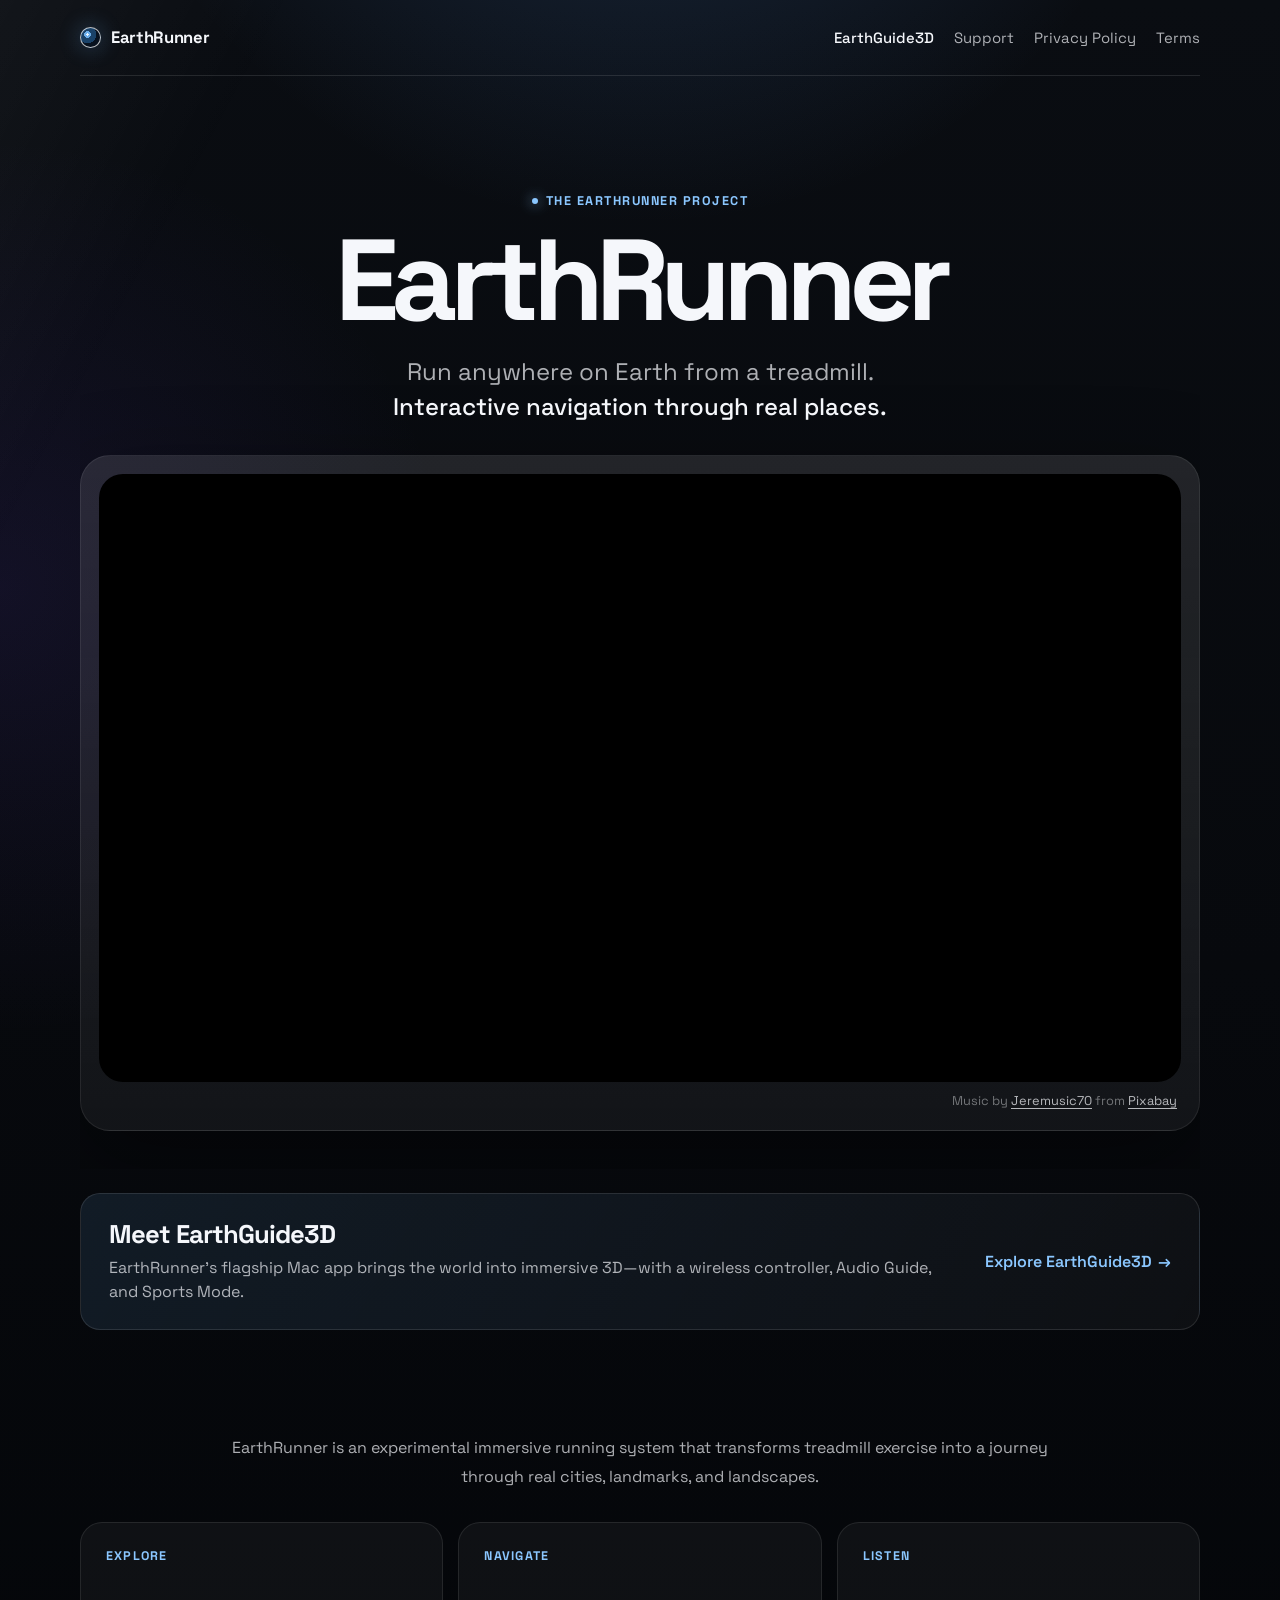
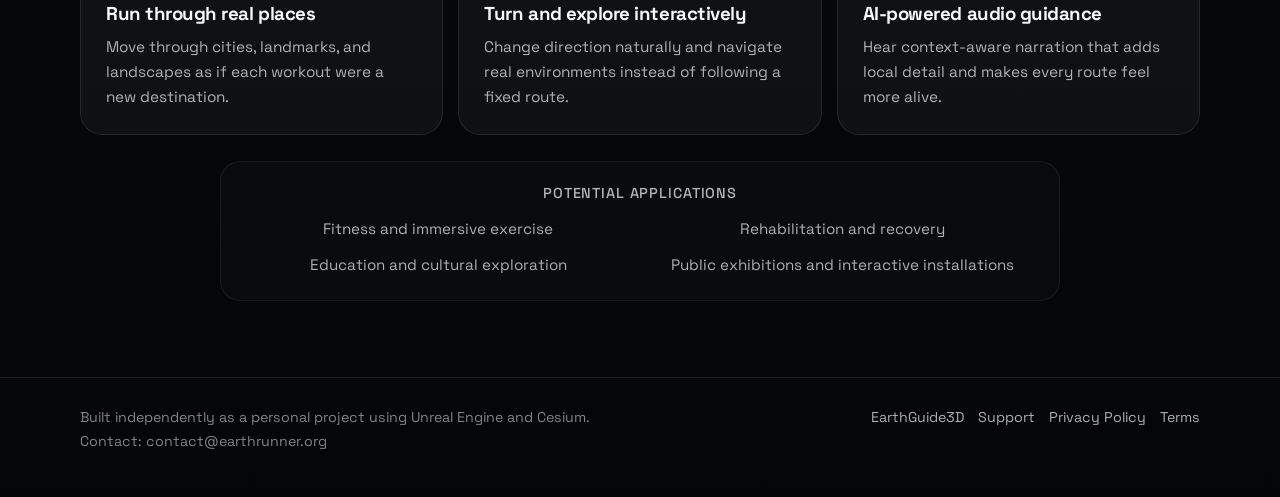
==== index.html @ bdf96a13 "Add EarthGuide3D terms and privacy guidance" ====
<!DOCTYPE html>
<html lang="en">
<head>
  <meta charset="utf-8" />
  <meta name="viewport" content="width=device-width, initial-scale=1" />
  <title>EarthRunner | Explore the World in Motion</title>
  <meta name="description" content="EarthRunner is an independent immersive running and exploration project. Discover EarthGuide3D for Mac." />
  <link rel="preconnect" href="https://fonts.googleapis.com" />
  <link rel="preconnect" href="https://fonts.gstatic.com" crossorigin />
  <link href="https://fonts.googleapis.com/css2?family=Space+Grotesk:wght@400;500;600;700&display=swap" rel="stylesheet" />
  <link rel="stylesheet" href="assets/site.css" />
</head>
<body>
  <header class="site-header shell"><nav class="nav" aria-label="Primary navigation"><a class="wordmark" href="./" aria-current="page"><span class="wordmark-mark" aria-hidden="true"></span>EarthRunner</a><div class="nav-links"><a class="nav-product" href="earthguide3d/">EarthGuide3D</a><a href="support/">Support</a><a href="privacy/">Privacy Policy</a><a href="terms/">Terms</a></div></nav></header>
  <main class="shell">
    <section class="hero hero--home">
      <p class="eyebrow">The EarthRunner project</p>
      <h1>EarthRunner</h1>
      <p class="hero-lede">Run anywhere on Earth from a treadmill.<br /><strong>Interactive navigation through real places.</strong></p>
      <div class="home-demo">
        <div class="video-frame"><iframe src="https://www.youtube.com/embed/yIUrudPfMCk" title="EarthRunner demo video" loading="lazy" allow="accelerometer; autoplay; clipboard-write; encrypted-media; gyroscope; picture-in-picture; web-share" allowfullscreen></iframe></div>
        <div class="music-credit">Music by <a href="https://pixabay.com/users/jeremusic70-25199461/?utm_source=link-attribution&utm_medium=referral&utm_campaign=music&utm_content=223554">Jeremusic70</a> from <a href="https://pixabay.com/music//?utm_source=link-attribution&utm_medium=referral&utm_campaign=music&utm_content=223554">Pixabay</a></div>
      </div>
    </section>

    <section class="announcement" aria-labelledby="earthguide-title"><div><h2 id="earthguide-title">Meet EarthGuide3D</h2><p>EarthRunner’s flagship Mac app brings the world into immersive 3D—with a wireless controller, Audio Guide, and Sports Mode.</p></div><a class="text-link" href="earthguide3d/">Explore EarthGuide3D</a></section>

    <section class="section section--tight" aria-label="Project details">
      <p class="original-copy">EarthRunner is an experimental immersive running system that transforms treadmill exercise into a journey through real cities, landmarks, and landscapes.</p>
      <div class="feature-grid" style="margin-top: 30px;">
        <article class="feature-card"><span class="feature-kicker">Explore</span><h3>Run through real places</h3><p>Move through cities, landmarks, and landscapes as if each workout were a new destination.</p></article>
        <article class="feature-card"><span class="feature-kicker">Navigate</span><h3>Turn and explore interactively</h3><p>Change direction naturally and navigate real environments instead of following a fixed route.</p></article>
        <article class="feature-card"><span class="feature-kicker">Listen</span><h3>AI-powered audio guidance</h3><p>Hear context-aware narration that adds local detail and makes every route feel more alive.</p></article>
      </div>
      <div class="applications"><h2>Potential applications</h2><ul><li>Fitness and immersive exercise</li><li>Rehabilitation and recovery</li><li>Education and cultural exploration</li><li>Public exhibitions and interactive installations</li></ul></div>
    </section>
  </main>
  <footer class="site-footer"><div class="shell footer-row"><p>Built independently as a personal project using Unreal Engine and Cesium.<br />Contact: <a href="mailto:contact@earthrunner.org">contact@earthrunner.org</a></p><div class="footer-links"><a href="earthguide3d/">EarthGuide3D</a><a href="support/">Support</a><a href="privacy/">Privacy Policy</a><a href="terms/">Terms</a></div></div></footer>
</body>
</html>
---- assets/site.css ----
:root {
  --bg: #07090d;
  --bg-deep: #030508;
  --surface: rgba(255, 255, 255, 0.045);
  --surface-strong: rgba(255, 255, 255, 0.085);
  --text: #f5f7fb;
  --muted: rgba(245, 247, 251, 0.7);
  --faint: rgba(245, 247, 251, 0.52);
  --line: rgba(255, 255, 255, 0.11);
  --blue: #8bc7ff;
  --blue-strong: #2b8dff;
  --radius: 24px;
  --content: 1120px;
  --shadow: 0 30px 90px rgba(0, 0, 0, 0.42);
}

* { box-sizing: border-box; }

html { scroll-behavior: smooth; }

body {
  min-width: 320px;
  margin: 0;
  color: var(--text);
  background:
    radial-gradient(circle at 50% -16%, rgba(78, 135, 211, 0.28), transparent 35rem),
    radial-gradient(circle at 0% 28%, rgba(92, 61, 194, 0.13), transparent 28rem),
    linear-gradient(180deg, #0a0d12 0%, var(--bg) 46%, var(--bg-deep) 100%);
  font-family: "Space Grotesk", -apple-system, BlinkMacSystemFont, "Segoe UI", sans-serif;
  -webkit-font-smoothing: antialiased;
}

body::before {
  position: fixed;
  z-index: -1;
  inset: 0;
  pointer-events: none;
  content: "";
  background: linear-gradient(118deg, rgba(255, 255, 255, 0.04), transparent 17%);
}

a { color: inherit; text-decoration: none; }

.shell { width: min(100% - 40px, var(--content)); margin: 0 auto; }

.site-header { position: relative; z-index: 3; }

.nav {
  display: flex;
  align-items: center;
  justify-content: space-between;
  gap: 24px;
  min-height: 76px;
  border-bottom: 1px solid var(--line);
}

.wordmark { display: inline-flex; align-items: center; gap: 10px; font-size: 1.04rem; font-weight: 700; letter-spacing: -0.02em; }

.wordmark-mark {
  width: 21px;
  height: 21px;
  border: 1px solid rgba(255,255,255,.72);
  border-radius: 50%;
  background: radial-gradient(circle at 34% 34%, #e9f5ff 0 6%, #6caeea 7% 19%, #1a4268 20% 49%, #07111e 50%);
  box-shadow: 0 0 22px rgba(104, 184, 255, 0.32);
}

.nav-links { display: flex; align-items: center; flex-wrap: wrap; justify-content: flex-end; gap: 7px 20px; color: var(--muted); font-size: .93rem; }
.nav-links a { transition: color .2s ease; }
.nav-links a:hover, .nav-links a:focus-visible, .nav-links a[aria-current="page"] { color: var(--text); }
.nav-links .nav-product { color: var(--text); font-weight: 500; }

.eyebrow { display: inline-flex; align-items: center; gap: 8px; margin: 0; color: var(--blue); font-size: .79rem; font-weight: 700; letter-spacing: .12em; text-transform: uppercase; }
.eyebrow::before { width: 6px; height: 6px; border-radius: 50%; content: ""; background: currentColor; box-shadow: 0 0 13px currentColor; }

.hero { position: relative; padding: 112px 0 72px; text-align: center; overflow: hidden; }
.hero--home { padding-bottom: 38px; }

.hero h1 { max-width: 920px; margin: 20px auto 20px; font-size: clamp(3.7rem, 9vw, 7.3rem); font-weight: 700; letter-spacing: -.07em; line-height: .91; }
.hero h1.product-name { max-width: 860px; }

.hero-lede { max-width: 750px; margin: 0 auto; color: var(--muted); font-size: clamp(1.12rem, 2.1vw, 1.5rem); line-height: 1.48; }
.hero-lede strong { color: var(--text); font-weight: 500; }

.hero-actions { display: flex; flex-wrap: wrap; justify-content: center; gap: 12px; margin-top: 31px; }

.button {
  display: inline-flex;
  align-items: center;
  justify-content: center;
  min-height: 48px;
  padding: 12px 19px;
  border: 1px solid transparent;
  border-radius: 980px;
  font-size: .98rem;
  font-weight: 600;
  transition: transform .2s ease, background .2s ease, border-color .2s ease;
}
.button:hover, .button:focus-visible { transform: translateY(-1px); }
.button--light { color: #080a0f; background: #fff; box-shadow: 0 10px 35px rgba(255,255,255,.12); }
.button--light:hover, .button--light:focus-visible { background: #e5f2ff; }
.button--quiet { border-color: var(--line); background: rgba(255,255,255,.035); }
.button--quiet:hover, .button--quiet:focus-visible { border-color: rgba(255,255,255,.28); background: var(--surface-strong); }
.button small { display: block; margin-left: 8px; opacity: .64; font-size: .72rem; font-weight: 500; }

.product-visual {
  position: relative;
  isolation: isolate;
  width: min(100%, 1050px);
  min-height: 400px;
  margin: 50px auto 0;
  overflow: hidden;
  border: 1px solid rgba(255,255,255,.13);
  border-radius: 34px;
  background:
    linear-gradient(180deg, rgba(4, 9, 18, .08), rgba(4, 10, 20, .68)),
    url("https://i.ytimg.com/vi/yIUrudPfMCk/hqdefault.jpg") center / cover,
    linear-gradient(135deg, #31669d, #132944 50%, #071019);
  box-shadow: var(--shadow);
}
.product-visual::before {
  position: absolute;
  z-index: -1;
  inset: 0;
  content: "";
  background: linear-gradient(180deg, transparent 43%, rgba(4, 8, 14, .82));
}
.product-visual-note { position: absolute; right: 24px; bottom: 20px; left: 24px; display: flex; align-items: flex-end; justify-content: space-between; gap: 20px; text-align: left; }
.product-visual-note p { max-width: 420px; margin: 0; color: rgba(255,255,255,.82); font-size: .92rem; line-height: 1.5; }
.product-visual-note span { color: rgba(255,255,255,.68); font-size: .8rem; white-space: nowrap; }

.announcement {
  display: grid;
  grid-template-columns: minmax(0, 1fr) auto;
  align-items: center;
  gap: 30px;
  margin: 24px 0 56px;
  padding: 24px 28px;
  border: 1px solid var(--line);
  border-radius: 20px;
  background: linear-gradient(120deg, rgba(112, 184, 255, .11), rgba(255,255,255,.035));
}
.announcement h2 { margin: 0 0 6px; font-size: clamp(1.35rem, 2vw, 1.75rem); letter-spacing: -.04em; }
.announcement p { margin: 0; color: var(--muted); line-height: 1.55; }
.text-link { color: var(--blue); font-weight: 600; white-space: nowrap; }
.text-link::after { margin-left: 6px; content: "→"; }

.section { padding: 76px 0; }
.section--tight { padding: 48px 0 76px; }
.section--divider { border-top: 1px solid var(--line); }
.section-heading { max-width: 720px; margin: 0 auto 42px; text-align: center; }
.section-heading h2 { margin: 12px 0 12px; font-size: clamp(2.15rem, 4vw, 3.45rem); letter-spacing: -.06em; line-height: 1.02; }
.section-heading p { margin: 0; color: var(--muted); font-size: 1.1rem; line-height: 1.65; }

.feature-grid { display: grid; grid-template-columns: repeat(3, minmax(0, 1fr)); gap: 15px; }
.feature-card { min-height: 210px; padding: 25px; border: 1px solid rgba(255,255,255,.09); border-radius: 22px; background: var(--surface); }
.feature-kicker { display: block; margin-bottom: 38px; color: var(--blue); font-size: .78rem; font-weight: 700; letter-spacing: .1em; text-transform: uppercase; }
.feature-card h3 { margin: 0 0 10px; font-size: 1.17rem; letter-spacing: -.025em; }
.feature-card p { margin: 0; color: var(--muted); font-size: .96rem; line-height: 1.62; }

.screen-grid { display: grid; grid-template-columns: 1.28fr .86fr .86fr; gap: 16px; }
.screen-card { position: relative; min-height: 305px; overflow: hidden; border: 1px solid rgba(255,255,255,.11); border-radius: 24px; background: var(--surface); }
.screen-card--live { background: linear-gradient(160deg, rgba(21,45,70,.12), rgba(8,13,20,.9)), url("https://i.ytimg.com/vi/yIUrudPfMCk/hqdefault.jpg") center / cover; }
.screen-card--map { background: radial-gradient(circle at 68% 30%, rgba(150,210,255,.48) 0 1%, transparent 2%), radial-gradient(ellipse at 70% 35%, #286c9a 0 13%, #133855 14% 27%, #0c1e32 28% 39%, transparent 40%), linear-gradient(143deg, #102c42 0%, #1f4963 47%, #09121e 48%, #04060a); }
.screen-card--audio { background: radial-gradient(circle at 50% 45%, rgba(135,200,255,.42), transparent 2%), repeating-radial-gradient(ellipse at 50% 45%, rgba(131,195,255,.38) 0 1px, transparent 2px 23px), linear-gradient(155deg, #0f1c30, #04070d); }
.screen-card::after { position: absolute; inset: 0; content: ""; background: linear-gradient(180deg, transparent 45%, rgba(3,5,8,.85)); }
.screen-label { position: absolute; z-index: 1; right: 20px; bottom: 18px; left: 20px; }
.screen-label strong { display: block; font-size: 1.08rem; }
.screen-label span { display: block; margin-top: 5px; color: rgba(255,255,255,.74); font-size: .86rem; line-height: 1.45; }

.system-panel { display: grid; grid-template-columns: .9fr 1.1fr; overflow: hidden; border: 1px solid var(--line); border-radius: 28px; background: var(--surface); }
.system-art { position: relative; min-height: 390px; overflow: hidden; background: radial-gradient(circle at 54% 50%, #4f97ca 0 4%, #1d6090 5% 17%, #0e2e4d 18% 30%, transparent 31%), radial-gradient(circle at 54% 50%, transparent 0 25%, rgba(159,215,255,.15) 26% 26.5%, transparent 27% 37%, rgba(159,215,255,.1) 38% 38.5%, transparent 39%), linear-gradient(140deg, #0c1f34, #07101c 58%, #030508); }
.system-art::before { position: absolute; top: 15%; right: 12%; width: 92px; height: 150px; border: 6px solid rgba(246,250,255,.9); border-radius: 16px; content: ""; box-shadow: inset 0 0 0 4px rgba(73,154,220,.4), 0 20px 40px rgba(0,0,0,.35); transform: rotate(9deg); }
.system-art::after { position: absolute; bottom: 9%; left: 12%; width: 65%; height: 34%; border: 8px solid rgba(246,250,255,.87); border-radius: 8px 8px 0 0; content: ""; box-shadow: inset 0 0 0 4px rgba(73,154,220,.22), 0 24px 46px rgba(0,0,0,.35); }
.system-copy { display: flex; flex-direction: column; justify-content: center; padding: 48px; }
.system-copy h2 { margin: 12px 0 16px; font-size: clamp(2rem, 3.4vw, 3rem); letter-spacing: -.06em; line-height: 1.04; }
.system-copy p { margin: 0 0 18px; color: var(--muted); font-size: 1.04rem; line-height: 1.7; }
.checklist { display: grid; gap: 12px; margin: 10px 0 0; padding: 0; list-style: none; }
.checklist li { position: relative; padding-left: 28px; color: var(--muted); line-height: 1.55; }
.checklist li::before { position: absolute; top: .32em; left: 0; width: 15px; height: 8px; border-bottom: 2px solid var(--blue); border-left: 2px solid var(--blue); content: ""; transform: rotate(-45deg); }

.cta-band { margin: 0 0 58px; padding: 48px 28px; border: 1px solid rgba(164,214,255,.22); border-radius: 28px; background: radial-gradient(circle at 50% 0%, rgba(85,157,221,.28), transparent 60%), rgba(255,255,255,.04); text-align: center; }
.cta-band h2 { max-width: 720px; margin: 12px auto; font-size: clamp(2rem, 4vw, 3.4rem); letter-spacing: -.06em; line-height: 1.03; }
.cta-band p { max-width: 600px; margin: 0 auto; color: var(--muted); line-height: 1.65; }
.cta-band .hero-actions { margin-top: 27px; }

.prose-hero { padding: 88px 0 34px; text-align: center; }
.prose-hero h1 { margin: 17px 0 11px; font-size: clamp(3rem, 7vw, 5.3rem); letter-spacing: -.07em; line-height: .94; }
.prose-hero p { max-width: 590px; margin: 0 auto; color: var(--muted); font-size: 1.12rem; line-height: 1.58; }
.prose { width: min(100%, 820px); margin: 0 auto; padding: 34px 0 76px; }
.prose section { padding: 31px 0; border-top: 1px solid var(--line); }
.prose h2 { margin: 0 0 14px; font-size: clamp(1.48rem, 3vw, 2rem); letter-spacing: -.045em; }
.prose h3 { margin: 26px 0 8px; font-size: 1.1rem; letter-spacing: -.02em; }
.prose p, .prose li { color: var(--muted); line-height: 1.72; }
.prose p { margin: 0 0 14px; }
.prose ul { margin: 0; padding-left: 1.3rem; }
.prose li + li { margin-top: 7px; }
.prose a { color: var(--blue); text-decoration: underline; text-underline-offset: 3px; }
.faq-list { display: grid; gap: 12px; }
.faq { padding: 0 20px; border: 1px solid rgba(255,255,255,.09); border-radius: 16px; background: var(--surface); }
.faq summary { padding: 19px 26px 19px 0; cursor: pointer; font-weight: 600; list-style: none; }
.faq summary::-webkit-details-marker { display: none; }
.faq summary::after { float: right; content: "+"; color: var(--blue); font-size: 1.25rem; font-weight: 400; }
.faq[open] summary::after { content: "−"; }
.faq p { padding-bottom: 18px; }
.contact-card { padding: 28px; border: 1px solid rgba(141,204,255,.24); border-radius: 20px; background: linear-gradient(135deg, rgba(82,145,211,.15), rgba(255,255,255,.035)); }
.contact-card p:last-child { margin-bottom: 0; }
.contact-email { color: var(--text) !important; font-size: clamp(1.2rem, 3vw, 1.65rem); font-weight: 600; letter-spacing: -.035em; }
.notice { padding: 16px 18px; border-left: 2px solid var(--blue); border-radius: 0 12px 12px 0; background: rgba(120,188,247,.08); }

.support-prose { width: min(100%, 1020px); }
.support-prose strong { color: var(--text); font-weight: 600; }
.guide-toc { display: flex; flex-wrap: wrap; gap: 9px; margin-top: 24px; }
.guide-toc a { padding: 9px 13px; border: 1px solid var(--line); border-radius: 999px; color: var(--muted); background: rgba(255,255,255,.035); font-size: .85rem; font-weight: 600; text-decoration: none; }
.guide-toc a:hover, .guide-toc a:focus-visible { border-color: rgba(139,199,255,.52); color: var(--text); background: rgba(139,199,255,.09); }
.support-prose .guide-step { display: grid; grid-template-columns: minmax(260px,.72fr) minmax(0,1.28fr); align-items: center; gap: 34px; padding: 52px 0; scroll-margin-top: 24px; }
.support-prose .guide-step--stack { display: block; }
.guide-copy { min-width: 0; }
.guide-copy ol { margin: 18px 0 0; padding-left: 1.25rem; }
.guide-copy li + li { margin-top: 9px; }
.step-label { margin: 0 0 7px !important; color: var(--blue) !important; font-size: .78rem; font-weight: 700; letter-spacing: .12em; text-transform: uppercase; }
.privacy-note { margin-top: 18px !important; padding: 13px 15px; border-left: 2px solid var(--blue); border-radius: 0 12px 12px 0; background: rgba(120,188,247,.08); font-size: .9rem; }
.support-figure { min-width: 0; margin: 0; overflow: hidden; border: 1px solid rgba(255,255,255,.12); border-radius: 20px; background: #05070a; box-shadow: 0 20px 52px rgba(0,0,0,.28); }
.support-figure img { display: block; width: 100%; height: auto; }
.support-figure figcaption { padding: 12px 15px 14px; border-top: 1px solid rgba(255,255,255,.08); color: var(--faint); font-size: .82rem; line-height: 1.5; }
.support-gallery { display: grid; gap: 16px; margin-top: 28px; }
.support-gallery--phones { grid-template-columns: repeat(4,minmax(0,1fr)); align-items: start; }
.support-gallery--phones .support-figure img { aspect-ratio: 1170 / 2532; object-fit: cover; object-position: top; }
.guide-step--stack > .support-figure--wide { margin-top: 18px; }

.home-demo { margin: 30px auto 0; padding: 18px; border: 1px solid rgba(255,255,255,.08); border-radius: 30px; background: linear-gradient(180deg, rgba(255,255,255,.08), rgba(255,255,255,.02)), rgba(255,255,255,.03); box-shadow: var(--shadow); }
.video-frame { position: relative; width: 100%; overflow: hidden; border-radius: var(--radius); aspect-ratio: 16 / 9; background: #000; }
.video-frame iframe { width: 100%; height: 100%; border: 0; }
.music-credit { margin: 8px 4px 0; color: rgba(245,247,251,.42); font-size: .8rem; line-height: 1.65; text-align: right; }
.music-credit a { color: rgba(245,247,251,.72); text-decoration: underline; text-underline-offset: 3px; }
.original-copy { max-width: 840px; margin: 0 auto; color: var(--muted); font-size: 1rem; line-height: 1.8; text-align: center; }
.applications { max-width: 840px; margin: 26px auto 0; padding: 22px 24px; border: 1px solid rgba(255,255,255,.06); border-radius: 20px; background: rgba(255,255,255,.025); text-align: center; }
.applications h2 { margin: 0 0 14px; color: rgba(245,247,251,.72); font-size: .9rem; font-weight: 500; letter-spacing: .06em; text-transform: uppercase; }
.applications ul { display: grid; grid-template-columns: repeat(2,minmax(0,1fr)); gap: 10px 18px; margin: 0; padding: 0; list-style: none; }
.applications li { color: var(--muted); font-size: .95rem; line-height: 1.7; }

.site-footer { padding: 28px 0 44px; border-top: 1px solid var(--line); color: var(--faint); font-size: .89rem; line-height: 1.65; }
.footer-row { display: flex; align-items: flex-start; justify-content: space-between; gap: 24px; }
.footer-row p { max-width: 550px; margin: 0; }
.footer-links { display: flex; flex-wrap: wrap; justify-content: flex-end; gap: 14px; color: var(--muted); }
.footer-links a:hover, .footer-links a:focus-visible { color: var(--text); }

@media (max-width: 820px) {
  .shell { width: min(100% - 30px, var(--content)); }
  .nav { min-height: 80px; align-items: flex-start; flex-direction: column; gap: 7px; padding: 17px 0; }
  .nav-links { justify-content: flex-start; gap: 6px 16px; }
  .hero { padding-top: 78px; }
  .product-visual { min-height: 310px; margin-top: 38px; }
  .feature-grid, .screen-grid { grid-template-columns: 1fr; }
  .screen-card { min-height: 240px; }
  .system-panel { grid-template-columns: 1fr; }
  .system-art { min-height: 280px; }
  .system-copy { padding: 34px 28px; }
  .announcement { grid-template-columns: 1fr; gap: 17px; }
  .footer-row { flex-direction: column; }
  .footer-links { justify-content: flex-start; }
  .support-prose .guide-step { grid-template-columns: 1fr; gap: 25px; }
  .support-gallery--phones { grid-template-columns: repeat(2,minmax(0,1fr)); }
}

@media (max-width: 520px) {
  .hero h1 { font-size: clamp(3.05rem, 17vw, 4.7rem); }
  .hero-actions { flex-direction: column; align-items: stretch; }
  .button { width: 100%; }
  .product-visual { min-height: 250px; border-radius: 24px; }
  .product-visual-note { right: 17px; bottom: 15px; left: 17px; align-items: flex-start; flex-direction: column; gap: 6px; }
  .section { padding: 58px 0; }
  .applications ul { grid-template-columns: 1fr; }
  .home-demo { padding: 10px; border-radius: 22px; }
  .cta-band { padding: 38px 20px; }
  .guide-toc { align-items: stretch; flex-direction: column; }
  .guide-toc a { text-align: center; }
  .support-gallery--phones { grid-template-columns: 1fr; }
  .support-gallery--phones .support-figure img { max-height: 640px; object-fit: contain; }
}
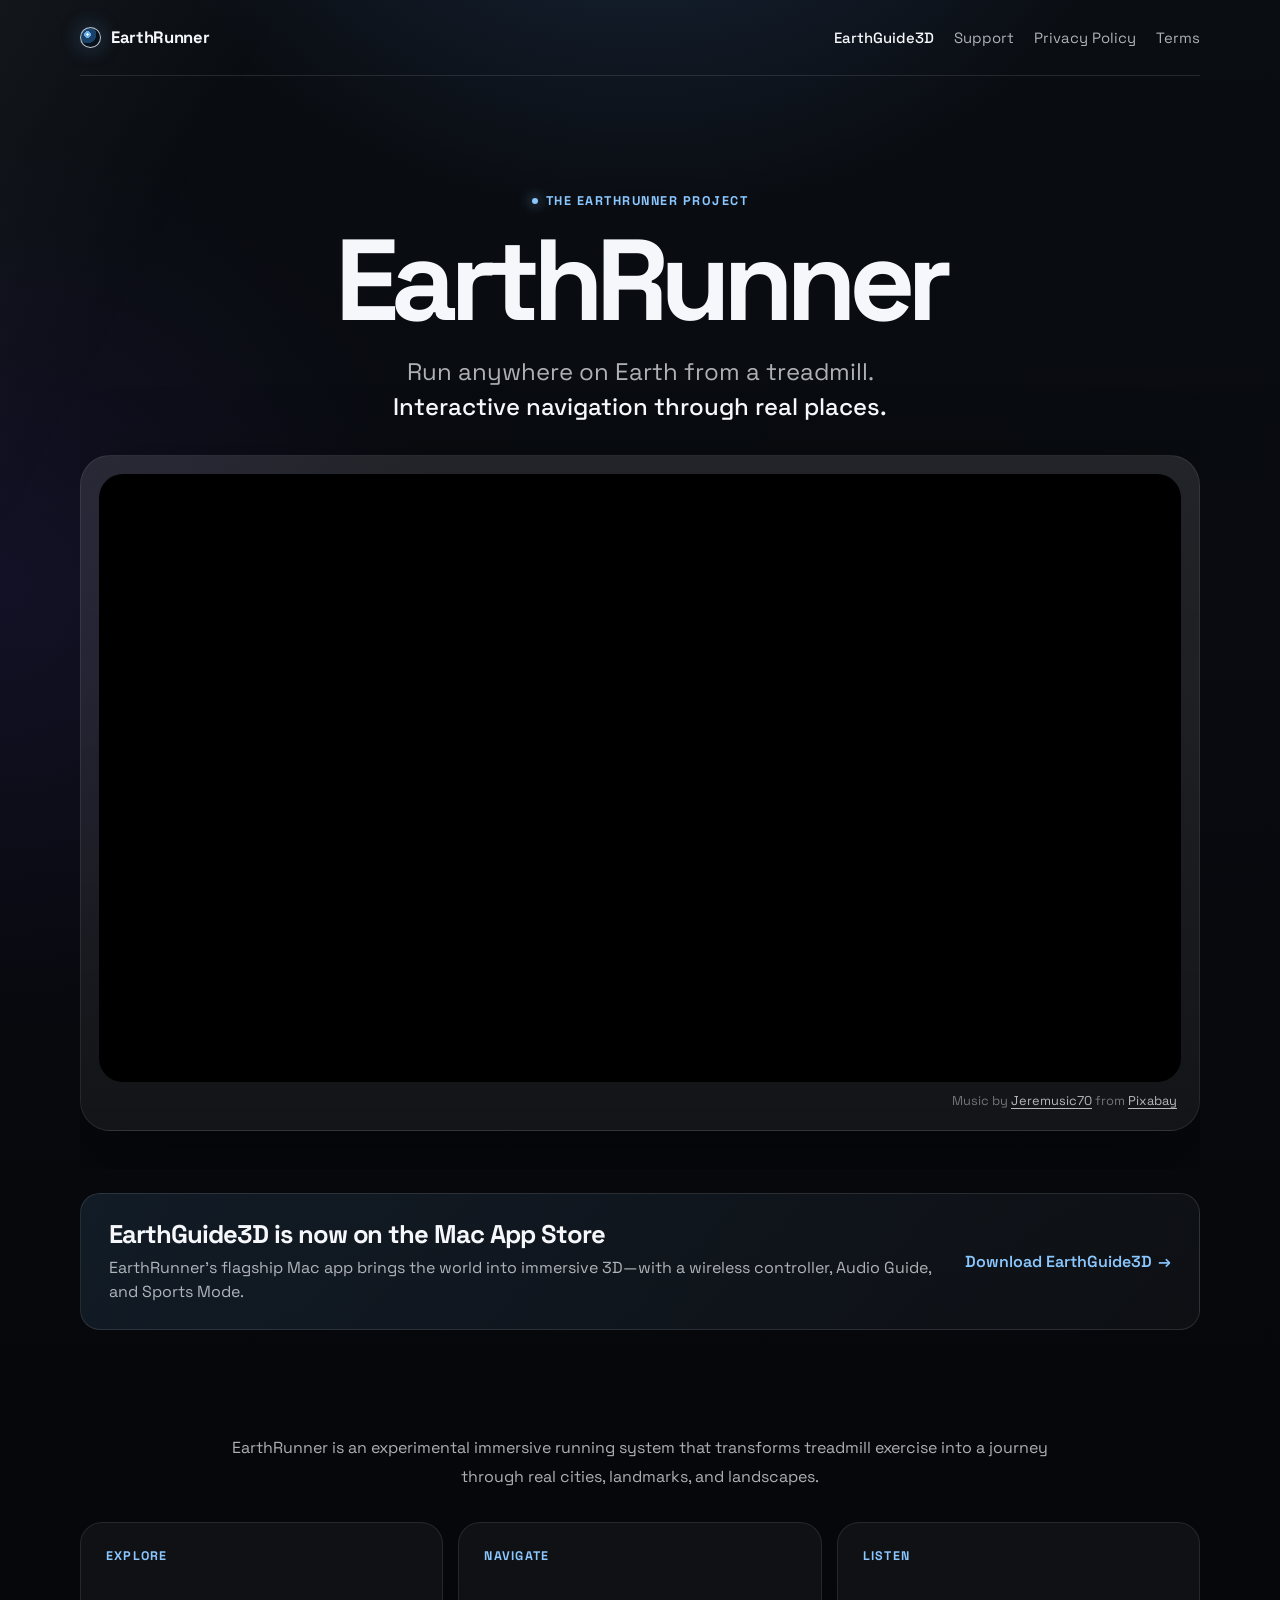
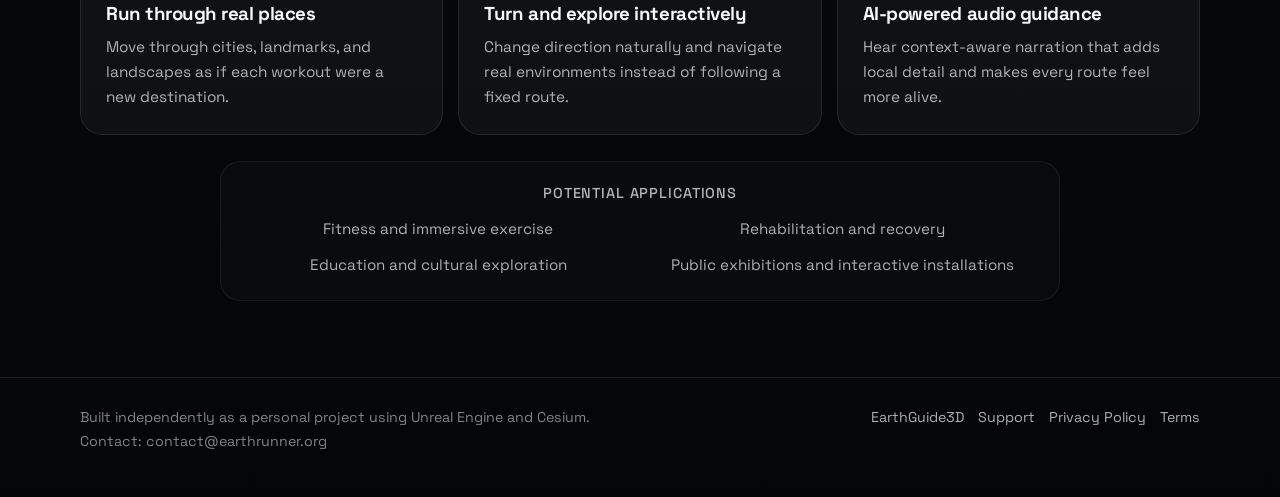
==== commit 74fc03ee: "Update EarthGuide3D App Store launch links" ====
--- a/index.html
+++ b/index.html
@@ -23,7 +23,7 @@
       </div>
     </section>
 
-    <section class="announcement" aria-labelledby="earthguide-title"><div><h2 id="earthguide-title">Meet EarthGuide3D</h2><p>EarthRunner’s flagship Mac app brings the world into immersive 3D—with a wireless controller, Audio Guide, and Sports Mode.</p></div><a class="text-link" href="earthguide3d/">Explore EarthGuide3D</a></section>
+    <section class="announcement" aria-labelledby="earthguide-title"><div><h2 id="earthguide-title">EarthGuide3D is now on the Mac App Store</h2><p>EarthRunner’s flagship Mac app brings the world into immersive 3D—with a wireless controller, Audio Guide, and Sports Mode.</p></div><a class="text-link" href="https://apps.apple.com/us/app/earthguide3d/id6789909254?mt=12" target="_blank" rel="noopener noreferrer">Download EarthGuide3D</a></section>
 
     <section class="section section--tight" aria-label="Project details">
       <p class="original-copy">EarthRunner is an experimental immersive running system that transforms treadmill exercise into a journey through real cities, landmarks, and landscapes.</p>
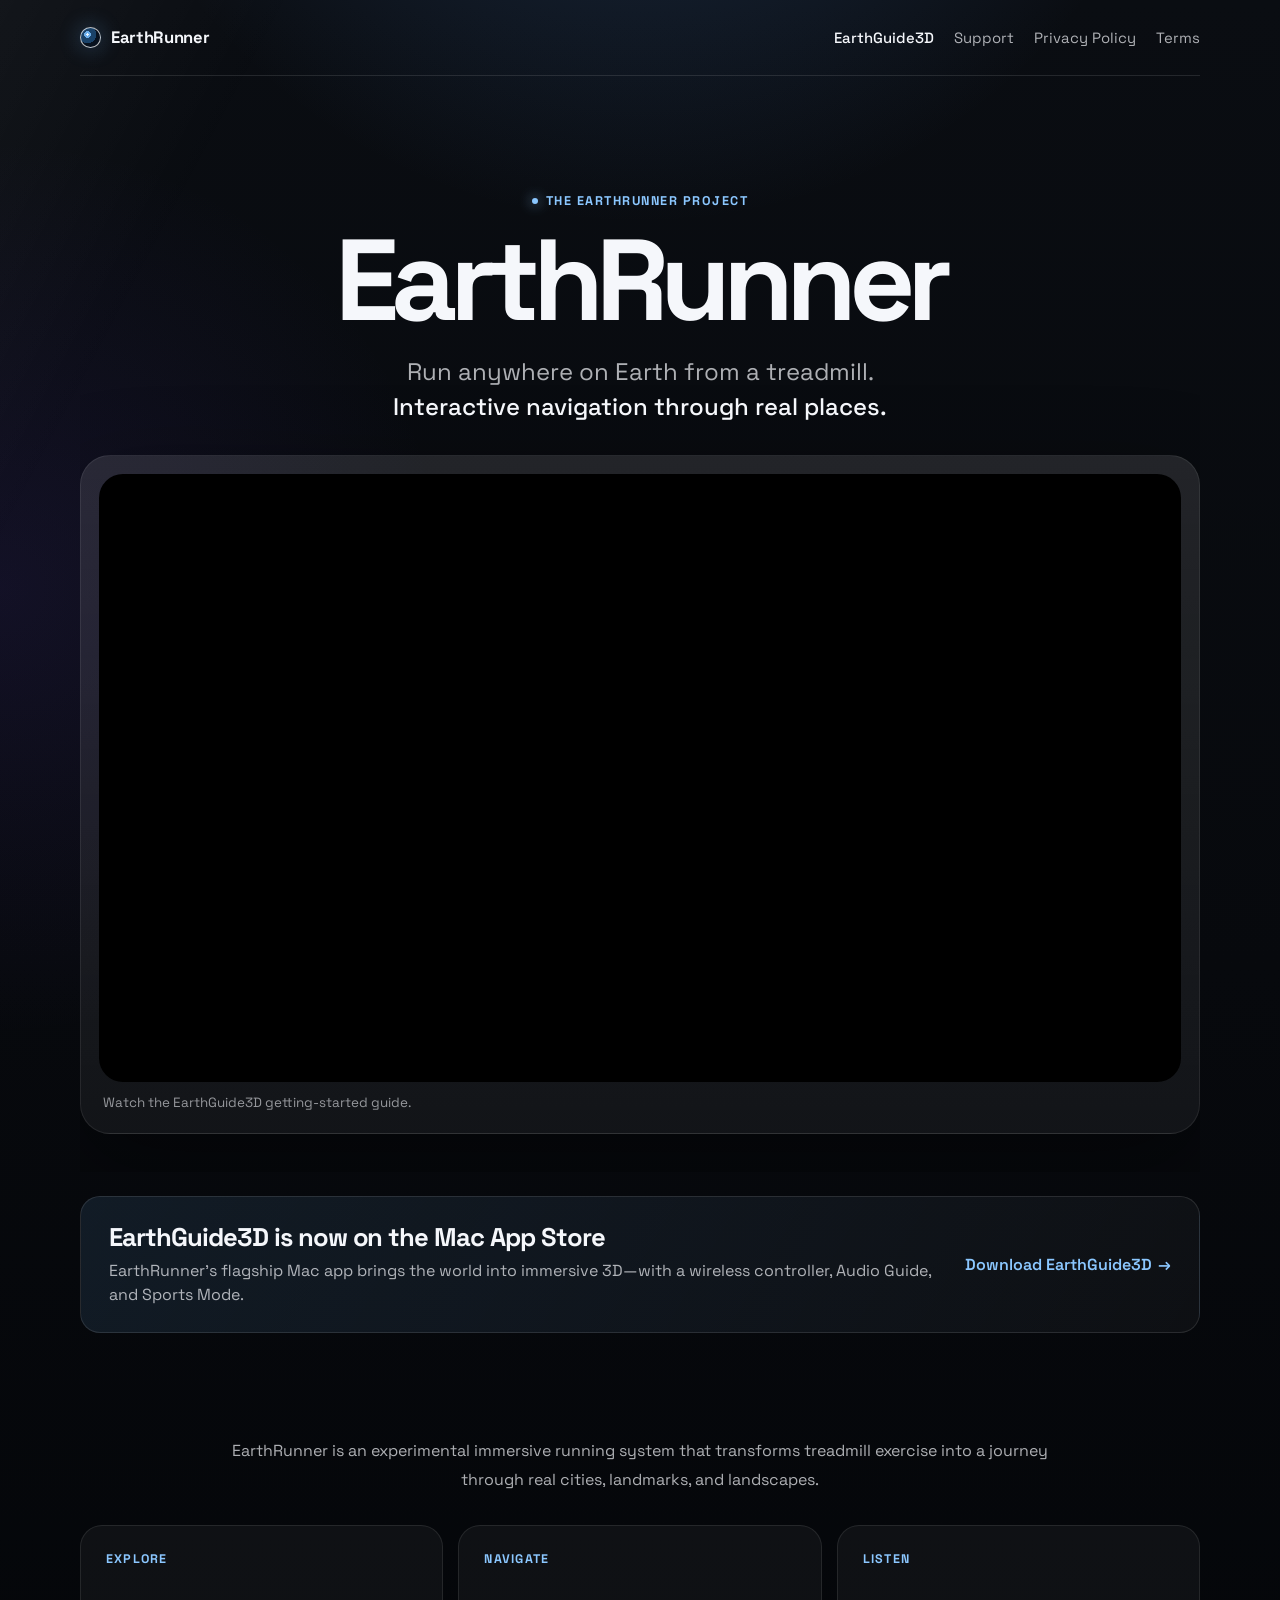
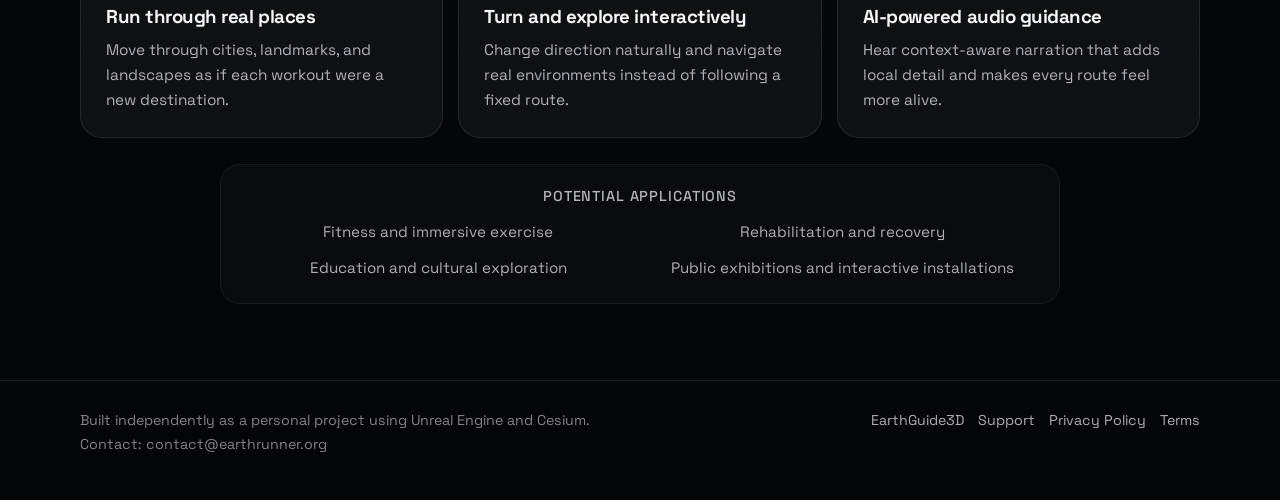
==== commit d03e92d9: "Embed EarthGuide3D getting started video" ====
--- a/index.html
+++ b/index.html
@@ -18,8 +18,8 @@
       <h1>EarthRunner</h1>
       <p class="hero-lede">Run anywhere on Earth from a treadmill.<br /><strong>Interactive navigation through real places.</strong></p>
       <div class="home-demo">
-        <div class="video-frame"><iframe src="https://www.youtube.com/embed/yIUrudPfMCk" title="EarthRunner demo video" loading="lazy" allow="accelerometer; autoplay; clipboard-write; encrypted-media; gyroscope; picture-in-picture; web-share" allowfullscreen></iframe></div>
-        <div class="music-credit">Music by <a href="https://pixabay.com/users/jeremusic70-25199461/?utm_source=link-attribution&utm_medium=referral&utm_campaign=music&utm_content=223554">Jeremusic70</a> from <a href="https://pixabay.com/music//?utm_source=link-attribution&utm_medium=referral&utm_campaign=music&utm_content=223554">Pixabay</a></div>
+        <div class="video-frame"><iframe src="https://www.youtube.com/embed/peXbDzUHY4M" title="How to use EarthGuide3D for Mac" loading="lazy" allow="accelerometer; autoplay; clipboard-write; encrypted-media; gyroscope; picture-in-picture; web-share" allowfullscreen></iframe></div>
+        <p class="video-caption">Watch the EarthGuide3D getting-started guide.</p>
       </div>
     </section>
 
--- a/assets/site.css
+++ b/assets/site.css
@@ -128,6 +128,9 @@
 .product-visual-note { position: absolute; right: 24px; bottom: 20px; left: 24px; display: flex; align-items: flex-end; justify-content: space-between; gap: 20px; text-align: left; }
 .product-visual-note p { max-width: 420px; margin: 0; color: rgba(255,255,255,.82); font-size: .92rem; line-height: 1.5; }
 .product-visual-note span { color: rgba(255,255,255,.68); font-size: .8rem; white-space: nowrap; }
+.product-visual--screenshot { min-height: 0; background: #05070b; }
+.product-visual--screenshot img { display: block; width: 100%; height: auto; }
+.product-visual--screenshot .product-visual-note { z-index: 1; }
 
 .announcement {
   display: grid;
@@ -167,6 +170,15 @@
 .screen-label { position: absolute; z-index: 1; right: 20px; bottom: 18px; left: 20px; }
 .screen-label strong { display: block; font-size: 1.08rem; }
 .screen-label span { display: block; margin-top: 5px; color: rgba(255,255,255,.74); font-size: .86rem; line-height: 1.45; }
+
+.screenshot-gallery { display: grid; grid-template-columns: repeat(2, minmax(0, 1fr)); gap: 16px; }
+.screenshot-card { margin: 0; overflow: hidden; border: 1px solid rgba(255,255,255,.11); border-radius: 24px; background: var(--surface); box-shadow: 0 18px 42px rgba(0,0,0,.2); }
+.screenshot-card img { display: block; width: 100%; height: auto; background: #06090f; transition: transform .3s ease; }
+.screenshot-card:hover img { transform: scale(1.015); }
+.screenshot-card figcaption { padding: 17px 20px 19px; border-top: 1px solid rgba(255,255,255,.08); }
+.screenshot-card strong { display: block; font-size: 1.05rem; letter-spacing: -.025em; }
+.screenshot-card span { display: block; margin-top: 5px; color: var(--muted); font-size: .9rem; line-height: 1.5; }
+.screenshot-card--wide { grid-column: 1 / -1; }
 
 .system-panel { display: grid; grid-template-columns: .9fr 1.1fr; overflow: hidden; border: 1px solid var(--line); border-radius: 28px; background: var(--surface); }
 .system-art { position: relative; min-height: 390px; overflow: hidden; background: radial-gradient(circle at 54% 50%, #4f97ca 0 4%, #1d6090 5% 17%, #0e2e4d 18% 30%, transparent 31%), radial-gradient(circle at 54% 50%, transparent 0 25%, rgba(159,215,255,.15) 26% 26.5%, transparent 27% 37%, rgba(159,215,255,.1) 38% 38.5%, transparent 39%), linear-gradient(140deg, #0c1f34, #07101c 58%, #030508); }
@@ -228,11 +240,10 @@
 .support-gallery--phones .support-figure img { aspect-ratio: 1170 / 2532; object-fit: cover; object-position: top; }
 .guide-step--stack > .support-figure--wide { margin-top: 18px; }
 
-.home-demo { margin: 30px auto 0; padding: 18px; border: 1px solid rgba(255,255,255,.08); border-radius: 30px; background: linear-gradient(180deg, rgba(255,255,255,.08), rgba(255,255,255,.02)), rgba(255,255,255,.03); box-shadow: var(--shadow); }
+.home-demo, .video-card { margin: 30px auto 0; padding: 18px; border: 1px solid rgba(255,255,255,.08); border-radius: 30px; background: linear-gradient(180deg, rgba(255,255,255,.08), rgba(255,255,255,.02)), rgba(255,255,255,.03); box-shadow: var(--shadow); }
 .video-frame { position: relative; width: 100%; overflow: hidden; border-radius: var(--radius); aspect-ratio: 16 / 9; background: #000; }
 .video-frame iframe { width: 100%; height: 100%; border: 0; }
-.music-credit { margin: 8px 4px 0; color: rgba(245,247,251,.42); font-size: .8rem; line-height: 1.65; text-align: right; }
-.music-credit a { color: rgba(245,247,251,.72); text-decoration: underline; text-underline-offset: 3px; }
+.video-caption { margin: 10px 4px 0; color: rgba(245,247,251,.58); font-size: .84rem; line-height: 1.65; text-align: left; }
 .original-copy { max-width: 840px; margin: 0 auto; color: var(--muted); font-size: 1rem; line-height: 1.8; text-align: center; }
 .applications { max-width: 840px; margin: 26px auto 0; padding: 22px 24px; border: 1px solid rgba(255,255,255,.06); border-radius: 20px; background: rgba(255,255,255,.025); text-align: center; }
 .applications h2 { margin: 0 0 14px; color: rgba(245,247,251,.72); font-size: .9rem; font-weight: 500; letter-spacing: .06em; text-transform: uppercase; }
@@ -253,6 +264,8 @@
   .product-visual { min-height: 310px; margin-top: 38px; }
   .feature-grid, .screen-grid { grid-template-columns: 1fr; }
   .screen-card { min-height: 240px; }
+  .screenshot-gallery { grid-template-columns: 1fr; }
+  .screenshot-card--wide { grid-column: auto; }
   .system-panel { grid-template-columns: 1fr; }
   .system-art { min-height: 280px; }
   .system-copy { padding: 34px 28px; }
@@ -271,7 +284,7 @@
   .product-visual-note { right: 17px; bottom: 15px; left: 17px; align-items: flex-start; flex-direction: column; gap: 6px; }
   .section { padding: 58px 0; }
   .applications ul { grid-template-columns: 1fr; }
-  .home-demo { padding: 10px; border-radius: 22px; }
+  .home-demo, .video-card { padding: 10px; border-radius: 22px; }
   .cta-band { padding: 38px 20px; }
   .guide-toc { align-items: stretch; flex-direction: column; }
   .guide-toc a { text-align: center; }
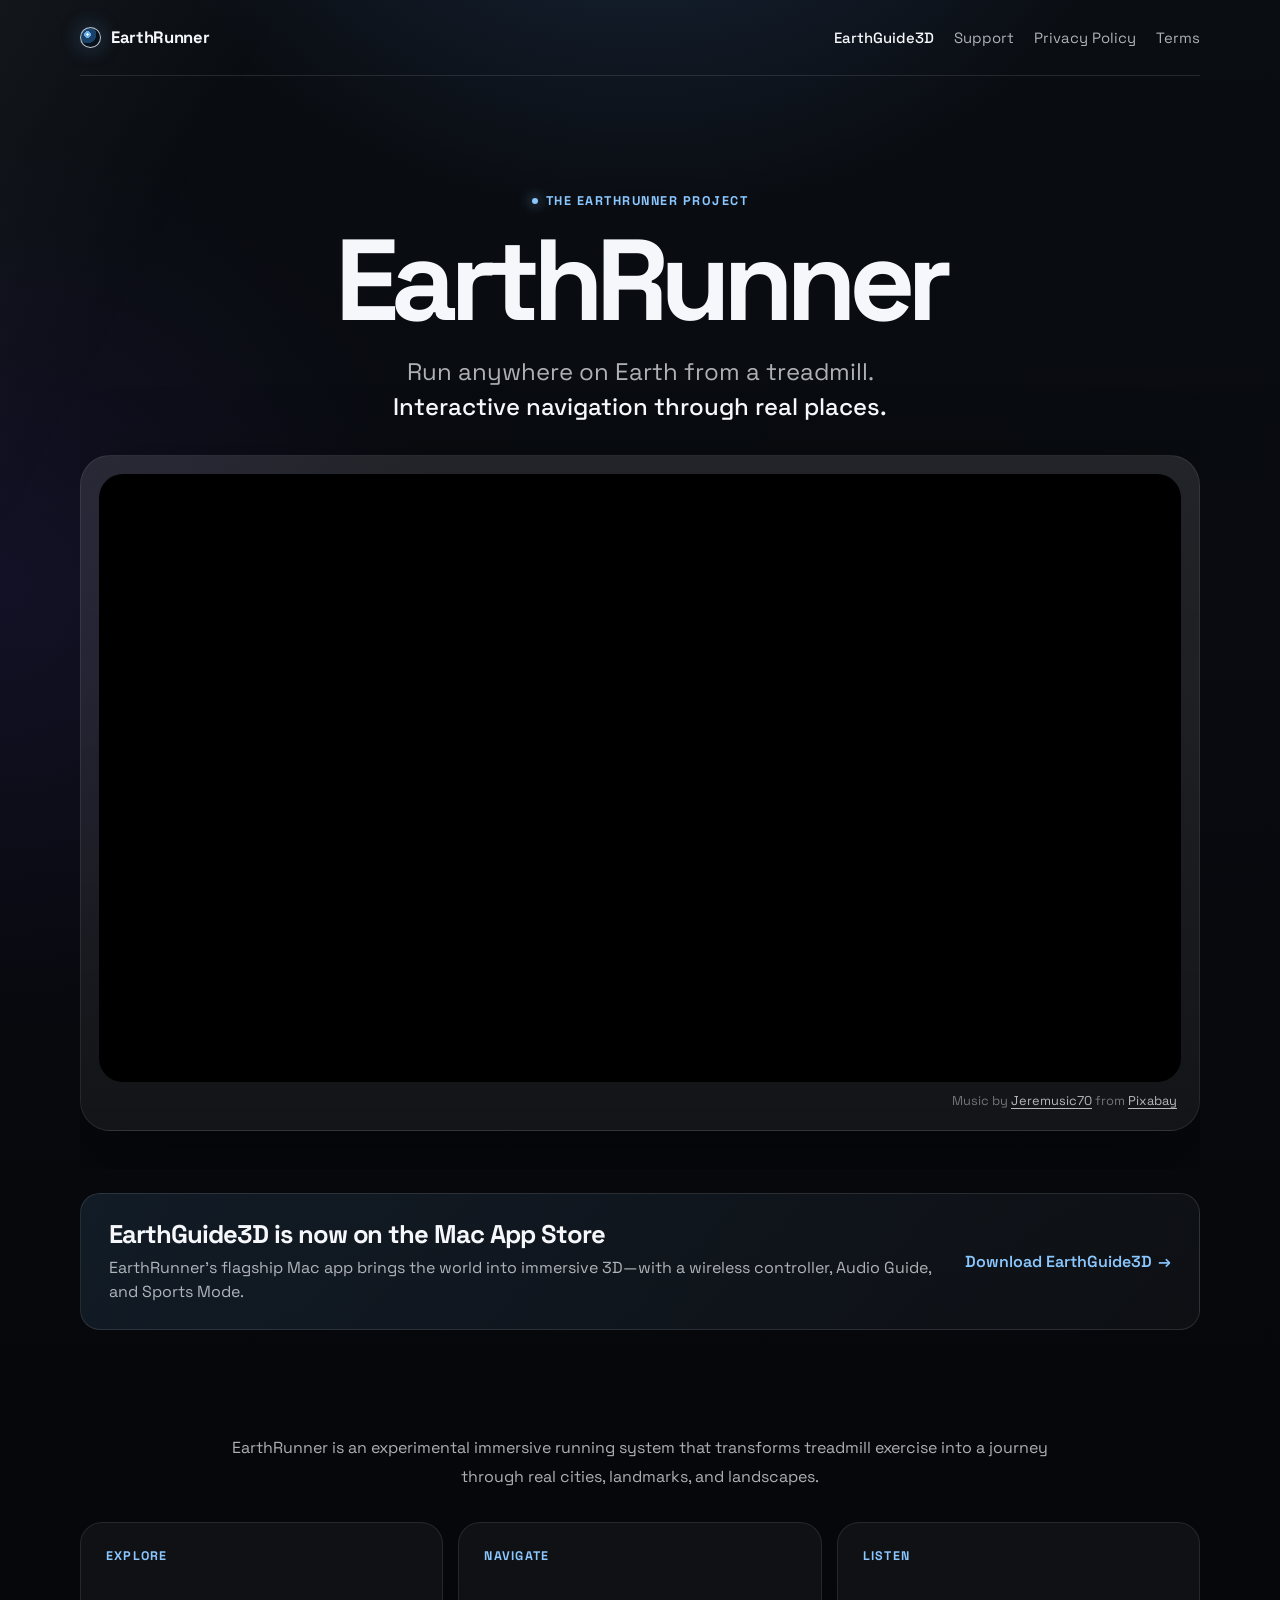
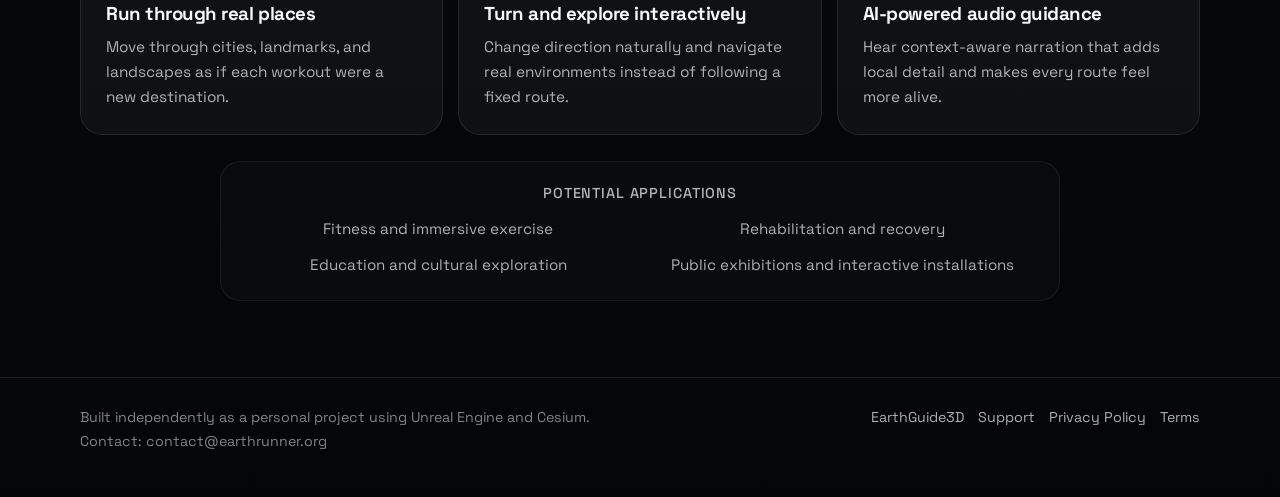
==== commit 86352f9b: "Keep cinematic demo separate from app guide" ====
--- a/index.html
+++ b/index.html
@@ -18,8 +18,8 @@
       <h1>EarthRunner</h1>
       <p class="hero-lede">Run anywhere on Earth from a treadmill.<br /><strong>Interactive navigation through real places.</strong></p>
       <div class="home-demo">
-        <div class="video-frame"><iframe src="https://www.youtube.com/embed/peXbDzUHY4M" title="How to use EarthGuide3D for Mac" loading="lazy" allow="accelerometer; autoplay; clipboard-write; encrypted-media; gyroscope; picture-in-picture; web-share" allowfullscreen></iframe></div>
-        <p class="video-caption">Watch the EarthGuide3D getting-started guide.</p>
+        <div class="video-frame"><iframe src="https://www.youtube.com/embed/yIUrudPfMCk" title="EarthRunner demo video" loading="lazy" allow="accelerometer; autoplay; clipboard-write; encrypted-media; gyroscope; picture-in-picture; web-share" allowfullscreen></iframe></div>
+        <div class="music-credit">Music by <a href="https://pixabay.com/users/jeremusic70-25199461/?utm_source=link-attribution&utm_medium=referral&utm_campaign=music&utm_content=223554">Jeremusic70</a> from <a href="https://pixabay.com/music//?utm_source=link-attribution&utm_medium=referral&utm_campaign=music&utm_content=223554">Pixabay</a></div>
       </div>
     </section>
 
--- a/assets/site.css
+++ b/assets/site.css
@@ -244,6 +244,8 @@
 .video-frame { position: relative; width: 100%; overflow: hidden; border-radius: var(--radius); aspect-ratio: 16 / 9; background: #000; }
 .video-frame iframe { width: 100%; height: 100%; border: 0; }
 .video-caption { margin: 10px 4px 0; color: rgba(245,247,251,.58); font-size: .84rem; line-height: 1.65; text-align: left; }
+.music-credit { margin: 8px 4px 0; color: rgba(245,247,251,.42); font-size: .8rem; line-height: 1.65; text-align: right; }
+.music-credit a { color: rgba(245,247,251,.72); text-decoration: underline; text-underline-offset: 3px; }
 .original-copy { max-width: 840px; margin: 0 auto; color: var(--muted); font-size: 1rem; line-height: 1.8; text-align: center; }
 .applications { max-width: 840px; margin: 26px auto 0; padding: 22px 24px; border: 1px solid rgba(255,255,255,.06); border-radius: 20px; background: rgba(255,255,255,.025); text-align: center; }
 .applications h2 { margin: 0 0 14px; color: rgba(245,247,251,.72); font-size: .9rem; font-weight: 500; letter-spacing: .06em; text-transform: uppercase; }
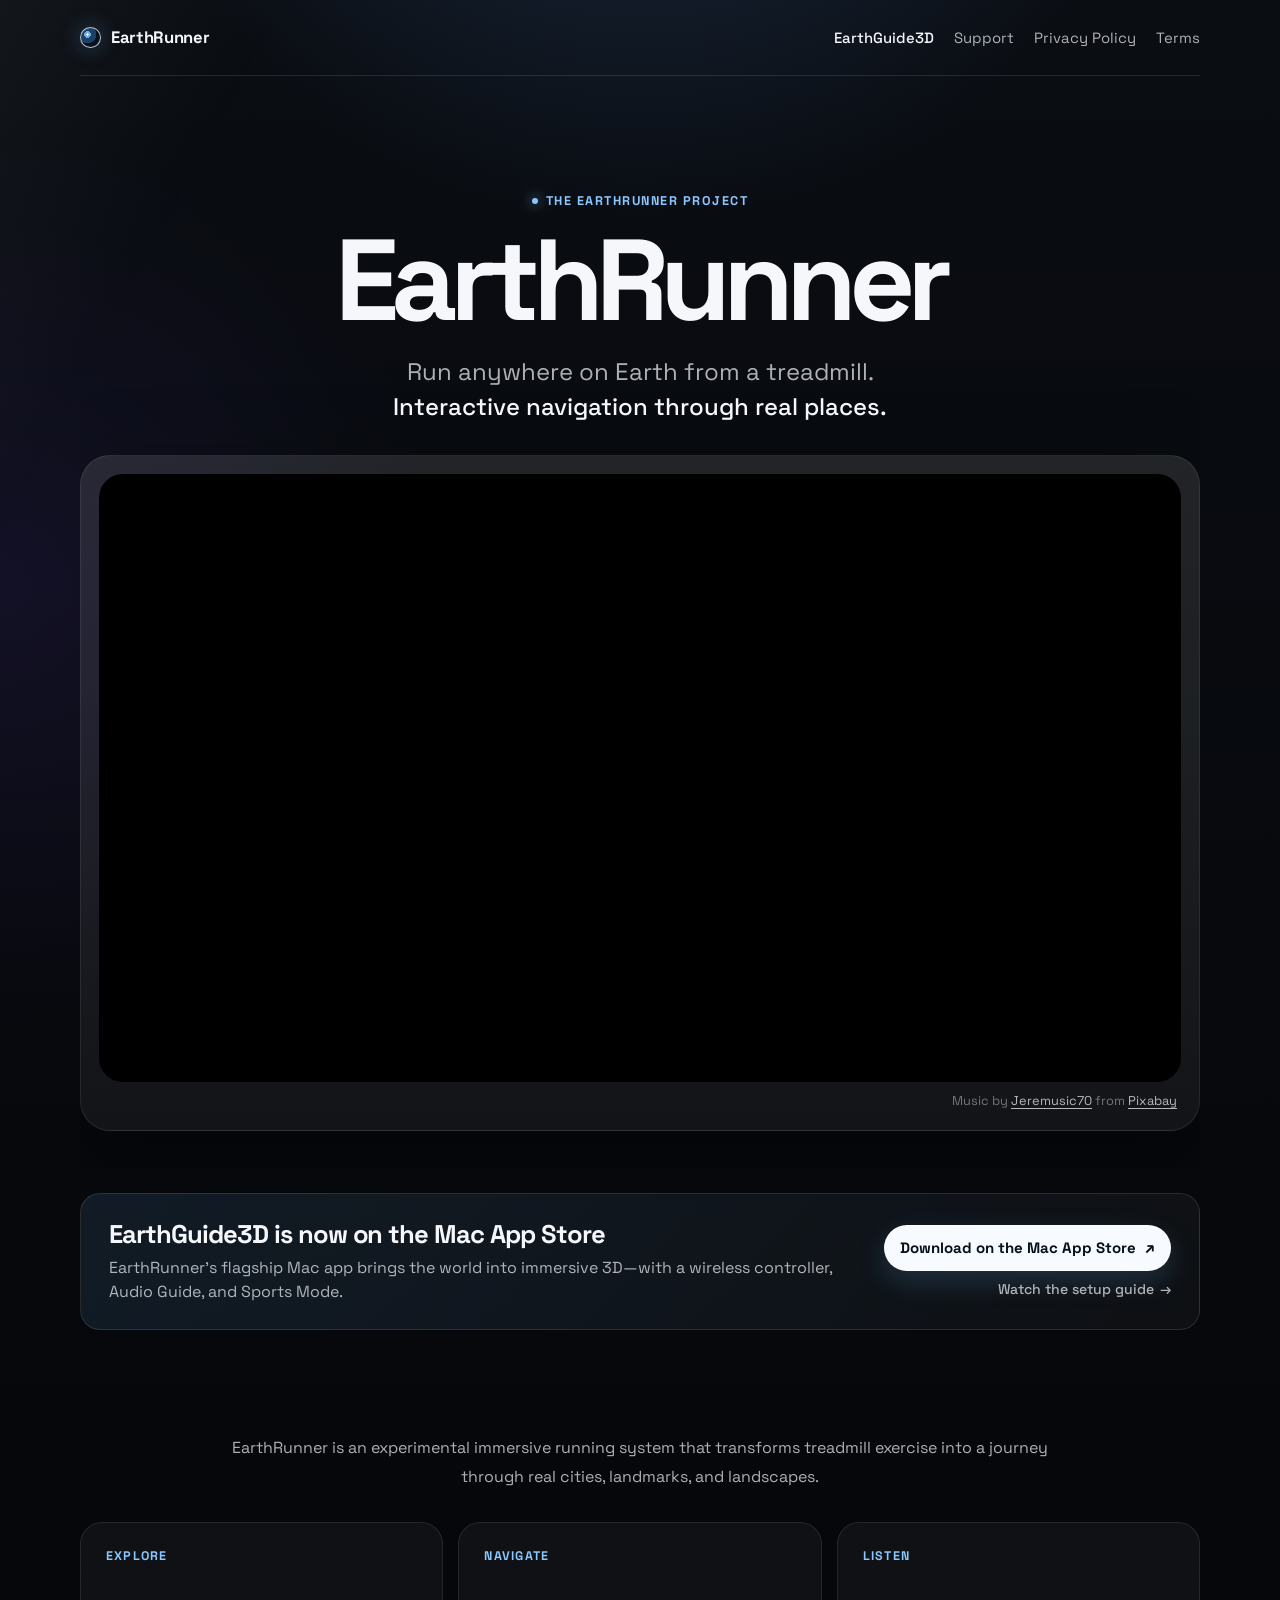
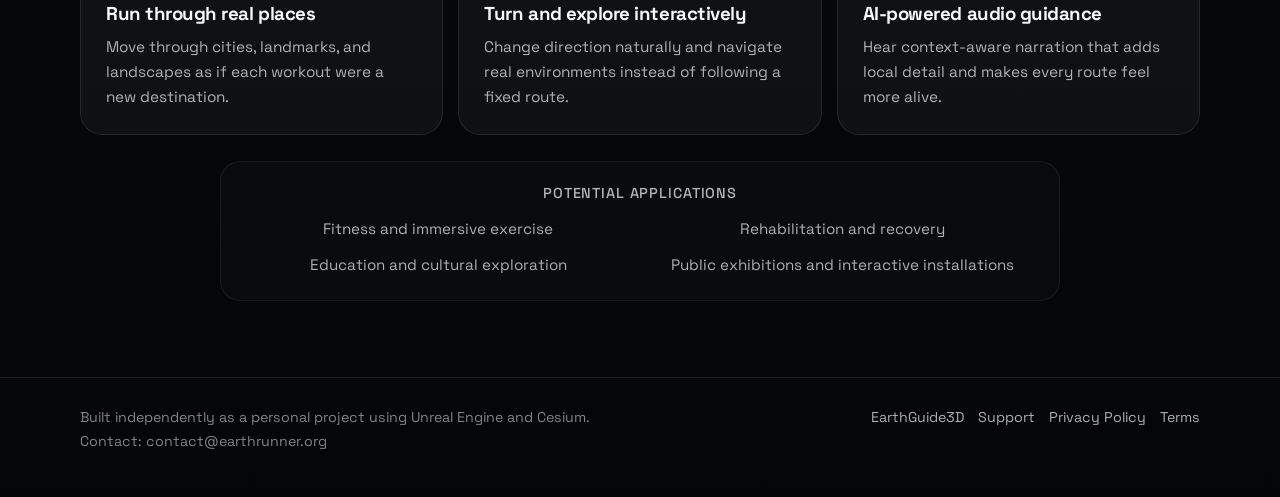
==== commit 17828eac: "Emphasize App Store download action" ====
--- a/index.html
+++ b/index.html
@@ -5,6 +5,7 @@
   <meta name="viewport" content="width=device-width, initial-scale=1" />
   <title>EarthRunner | Explore the World in Motion</title>
   <meta name="description" content="EarthRunner is an independent immersive running and exploration project. Discover EarthGuide3D for Mac." />
+  <script>if (window.location.protocol === "file:") document.documentElement.classList.add("local-preview");</script>
   <link rel="preconnect" href="https://fonts.googleapis.com" />
   <link rel="preconnect" href="https://fonts.gstatic.com" crossorigin />
   <link href="https://fonts.googleapis.com/css2?family=Space+Grotesk:wght@400;500;600;700&display=swap" rel="stylesheet" />
@@ -18,12 +19,15 @@
       <h1>EarthRunner</h1>
       <p class="hero-lede">Run anywhere on Earth from a treadmill.<br /><strong>Interactive navigation through real places.</strong></p>
       <div class="home-demo">
-        <div class="video-frame"><iframe src="https://www.youtube.com/embed/yIUrudPfMCk" title="EarthRunner demo video" loading="lazy" allow="accelerometer; autoplay; clipboard-write; encrypted-media; gyroscope; picture-in-picture; web-share" allowfullscreen></iframe></div>
+        <div class="video-frame">
+          <iframe src="https://www.youtube.com/embed/yIUrudPfMCk" title="EarthRunner demo video" loading="lazy" allow="accelerometer; autoplay; clipboard-write; encrypted-media; gyroscope; picture-in-picture; web-share" allowfullscreen></iframe>
+          <a class="video-local-fallback" href="https://youtu.be/yIUrudPfMCk" target="_blank" rel="noopener noreferrer"><span>Watch the EarthRunner demo on YouTube</span><small>Local previews open videos on YouTube.</small></a>
+        </div>
         <div class="music-credit">Music by <a href="https://pixabay.com/users/jeremusic70-25199461/?utm_source=link-attribution&utm_medium=referral&utm_campaign=music&utm_content=223554">Jeremusic70</a> from <a href="https://pixabay.com/music//?utm_source=link-attribution&utm_medium=referral&utm_campaign=music&utm_content=223554">Pixabay</a></div>
       </div>
     </section>
 
-    <section class="announcement" aria-labelledby="earthguide-title"><div><h2 id="earthguide-title">EarthGuide3D is now on the Mac App Store</h2><p>EarthRunner’s flagship Mac app brings the world into immersive 3D—with a wireless controller, Audio Guide, and Sports Mode.</p></div><a class="text-link" href="https://apps.apple.com/us/app/earthguide3d/id6789909254?mt=12" target="_blank" rel="noopener noreferrer">Download EarthGuide3D</a></section>
+    <section class="announcement" aria-labelledby="earthguide-title"><div><h2 id="earthguide-title">EarthGuide3D is now on the Mac App Store</h2><p>EarthRunner’s flagship Mac app brings the world into immersive 3D—with a wireless controller, Audio Guide, and Sports Mode.</p></div><div class="announcement-actions"><a class="announcement-download" href="https://apps.apple.com/us/app/earthguide3d/id6789909254?mt=12" target="_blank" rel="noopener noreferrer">Download on the Mac App Store <span aria-hidden="true">↗</span></a><a class="text-link text-link--secondary" href="earthguide3d/#getting-started">Watch the setup guide</a></div></section>
 
     <section class="section section--tight" aria-label="Project details">
       <p class="original-copy">EarthRunner is an experimental immersive running system that transforms treadmill exercise into a journey through real cities, landmarks, and landscapes.</p>
--- a/assets/site.css
+++ b/assets/site.css
@@ -145,8 +145,14 @@
 }
 .announcement h2 { margin: 0 0 6px; font-size: clamp(1.35rem, 2vw, 1.75rem); letter-spacing: -.04em; }
 .announcement p { margin: 0; color: var(--muted); line-height: 1.55; }
+.announcement-actions { display: grid; justify-items: end; gap: 9px; }
+.announcement-download { display: inline-flex; align-items: center; gap: 9px; min-height: 46px; padding: 11px 15px; border: 1px solid rgba(255,255,255,.75); border-radius: 999px; color: #06101c; background: #f7fbff; box-shadow: 0 10px 28px rgba(111,186,255,.18); font-size: .94rem; font-weight: 700; white-space: nowrap; transition: transform .2s ease, background .2s ease, box-shadow .2s ease; }
+.announcement-download:hover, .announcement-download:focus-visible { background: #cfeaff; box-shadow: 0 14px 32px rgba(111,186,255,.3); transform: translateY(-1px); }
+.announcement-download span { font-size: 1.05em; }
 .text-link { color: var(--blue); font-weight: 600; white-space: nowrap; }
 .text-link::after { margin-left: 6px; content: "→"; }
+.text-link--secondary { color: var(--muted); font-size: .88rem; font-weight: 500; }
+.text-link--secondary:hover, .text-link--secondary:focus-visible { color: var(--text); }
 
 .section { padding: 76px 0; }
 .section--tight { padding: 48px 0 76px; }
@@ -243,6 +249,11 @@
 .home-demo, .video-card { margin: 30px auto 0; padding: 18px; border: 1px solid rgba(255,255,255,.08); border-radius: 30px; background: linear-gradient(180deg, rgba(255,255,255,.08), rgba(255,255,255,.02)), rgba(255,255,255,.03); box-shadow: var(--shadow); }
 .video-frame { position: relative; width: 100%; overflow: hidden; border-radius: var(--radius); aspect-ratio: 16 / 9; background: #000; }
 .video-frame iframe { width: 100%; height: 100%; border: 0; }
+.video-local-fallback { display: none; width: 100%; height: 100%; align-items: center; justify-content: center; flex-direction: column; gap: 8px; padding: 24px; color: var(--text); background: radial-gradient(circle at 50% 35%, rgba(86,157,222,.27), transparent 45%), #070b12; text-align: center; }
+.video-local-fallback span { font-size: clamp(1.15rem, 2.5vw, 1.65rem); font-weight: 600; letter-spacing: -.035em; text-decoration: underline; text-underline-offset: 4px; }
+.video-local-fallback small { color: var(--muted); font-size: .88rem; }
+html.local-preview .video-frame iframe { display: none; }
+html.local-preview .video-local-fallback { display: flex; }
 .video-caption { margin: 10px 4px 0; color: rgba(245,247,251,.58); font-size: .84rem; line-height: 1.65; text-align: left; }
 .music-credit { margin: 8px 4px 0; color: rgba(245,247,251,.42); font-size: .8rem; line-height: 1.65; text-align: right; }
 .music-credit a { color: rgba(245,247,251,.72); text-decoration: underline; text-underline-offset: 3px; }
@@ -272,6 +283,7 @@
   .system-art { min-height: 280px; }
   .system-copy { padding: 34px 28px; }
   .announcement { grid-template-columns: 1fr; gap: 17px; }
+  .announcement-actions { justify-items: start; }
   .footer-row { flex-direction: column; }
   .footer-links { justify-content: flex-start; }
   .support-prose .guide-step { grid-template-columns: 1fr; gap: 25px; }
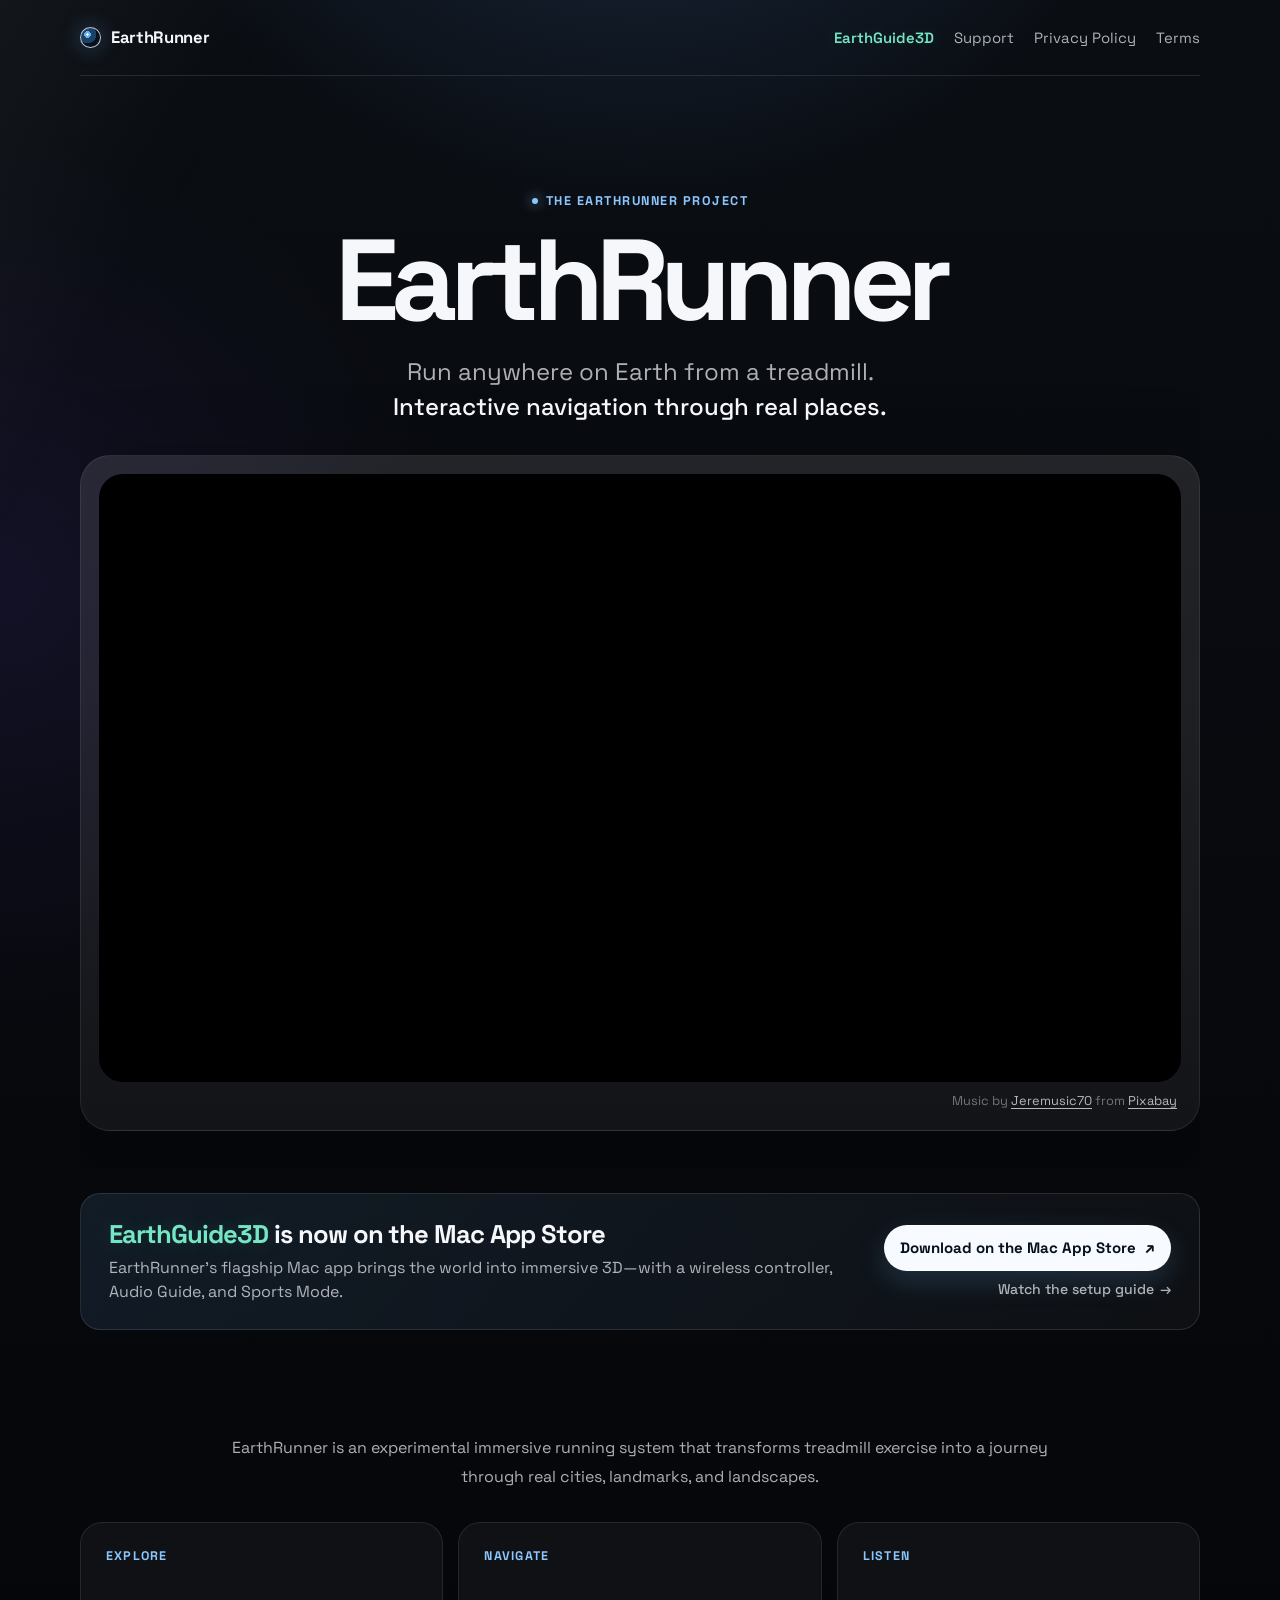
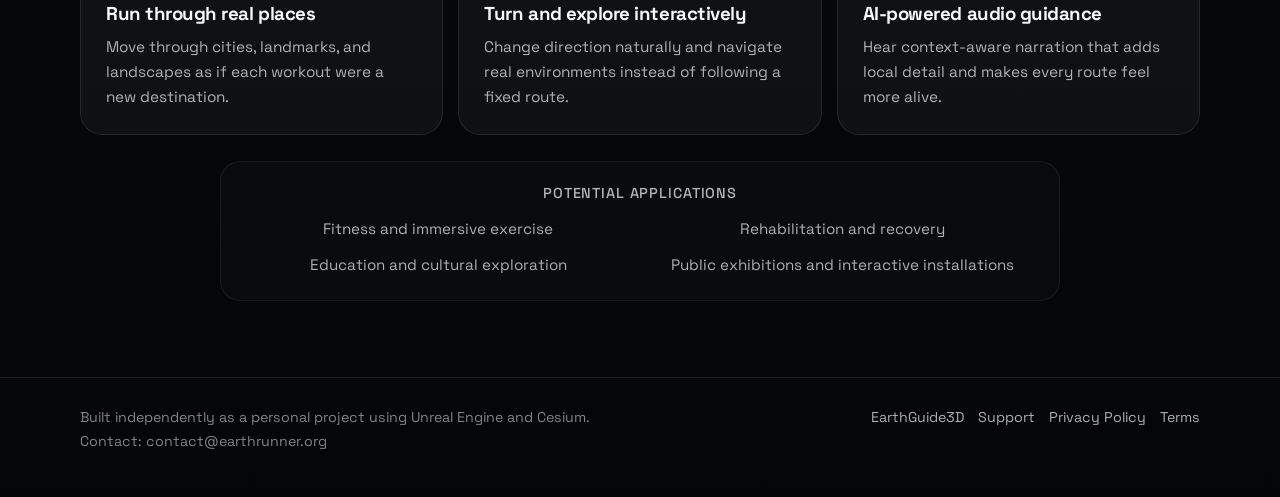
==== commit 2ecd070a: "Highlight EarthGuide3D branding" ====
--- a/index.html
+++ b/index.html
@@ -27,7 +27,7 @@
       </div>
     </section>
 
-    <section class="announcement" aria-labelledby="earthguide-title"><div><h2 id="earthguide-title">EarthGuide3D is now on the Mac App Store</h2><p>EarthRunner’s flagship Mac app brings the world into immersive 3D—with a wireless controller, Audio Guide, and Sports Mode.</p></div><div class="announcement-actions"><a class="announcement-download" href="https://apps.apple.com/us/app/earthguide3d/id6789909254?mt=12" target="_blank" rel="noopener noreferrer">Download on the Mac App Store <span aria-hidden="true">↗</span></a><a class="text-link text-link--secondary" href="earthguide3d/#getting-started">Watch the setup guide</a></div></section>
+    <section class="announcement" aria-labelledby="earthguide-title"><div><h2 id="earthguide-title"><span class="product-highlight">EarthGuide3D</span> is now on the Mac App Store</h2><p>EarthRunner’s flagship Mac app brings the world into immersive 3D—with a wireless controller, Audio Guide, and Sports Mode.</p></div><div class="announcement-actions"><a class="announcement-download" href="https://apps.apple.com/us/app/earthguide3d/id6789909254?mt=12" target="_blank" rel="noopener noreferrer">Download on the Mac App Store <span aria-hidden="true">↗</span></a><a class="text-link text-link--secondary" href="earthguide3d/#getting-started">Watch the setup guide</a></div></section>
 
     <section class="section section--tight" aria-label="Project details">
       <p class="original-copy">EarthRunner is an experimental immersive running system that transforms treadmill exercise into a journey through real cities, landmarks, and landscapes.</p>
--- a/assets/site.css
+++ b/assets/site.css
@@ -9,6 +9,7 @@
   --line: rgba(255, 255, 255, 0.11);
   --blue: #8bc7ff;
   --blue-strong: #2b8dff;
+  --earthguide: #75e6c4;
   --radius: 24px;
   --content: 1120px;
   --shadow: 0 30px 90px rgba(0, 0, 0, 0.42);
@@ -68,7 +69,8 @@
 .nav-links { display: flex; align-items: center; flex-wrap: wrap; justify-content: flex-end; gap: 7px 20px; color: var(--muted); font-size: .93rem; }
 .nav-links a { transition: color .2s ease; }
 .nav-links a:hover, .nav-links a:focus-visible, .nav-links a[aria-current="page"] { color: var(--text); }
-.nav-links .nav-product { color: var(--text); font-weight: 500; }
+.nav-links .nav-product { color: var(--earthguide); font-weight: 600; text-shadow: 0 0 16px rgba(117,230,196,.18); }
+.nav-links .nav-product:hover, .nav-links .nav-product:focus-visible, .nav-links .nav-product[aria-current="page"] { color: var(--earthguide); }
 
 .eyebrow { display: inline-flex; align-items: center; gap: 8px; margin: 0; color: var(--blue); font-size: .79rem; font-weight: 700; letter-spacing: .12em; text-transform: uppercase; }
 .eyebrow::before { width: 6px; height: 6px; border-radius: 50%; content: ""; background: currentColor; box-shadow: 0 0 13px currentColor; }
@@ -145,6 +147,7 @@
 }
 .announcement h2 { margin: 0 0 6px; font-size: clamp(1.35rem, 2vw, 1.75rem); letter-spacing: -.04em; }
 .announcement p { margin: 0; color: var(--muted); line-height: 1.55; }
+.product-highlight { color: var(--earthguide); text-shadow: 0 0 22px rgba(117,230,196,.2); }
 .announcement-actions { display: grid; justify-items: end; gap: 9px; }
 .announcement-download { display: inline-flex; align-items: center; gap: 9px; min-height: 46px; padding: 11px 15px; border: 1px solid rgba(255,255,255,.75); border-radius: 999px; color: #06101c; background: #f7fbff; box-shadow: 0 10px 28px rgba(111,186,255,.18); font-size: .94rem; font-weight: 700; white-space: nowrap; transition: transform .2s ease, background .2s ease, box-shadow .2s ease; }
 .announcement-download:hover, .announcement-download:focus-visible { background: #cfeaff; box-shadow: 0 14px 32px rgba(111,186,255,.3); transform: translateY(-1px); }
@@ -225,6 +228,7 @@
 .contact-card p:last-child { margin-bottom: 0; }
 .contact-email { color: var(--text) !important; font-size: clamp(1.2rem, 3vw, 1.65rem); font-weight: 600; letter-spacing: -.035em; }
 .notice { padding: 16px 18px; border-left: 2px solid var(--blue); border-radius: 0 12px 12px 0; background: rgba(120,188,247,.08); }
+.safety-notice { border-left-color: #fbbf24; background: rgba(251,191,36,.1); }
 
 .support-prose { width: min(100%, 1020px); }
 .support-prose strong { color: var(--text); font-weight: 600; }
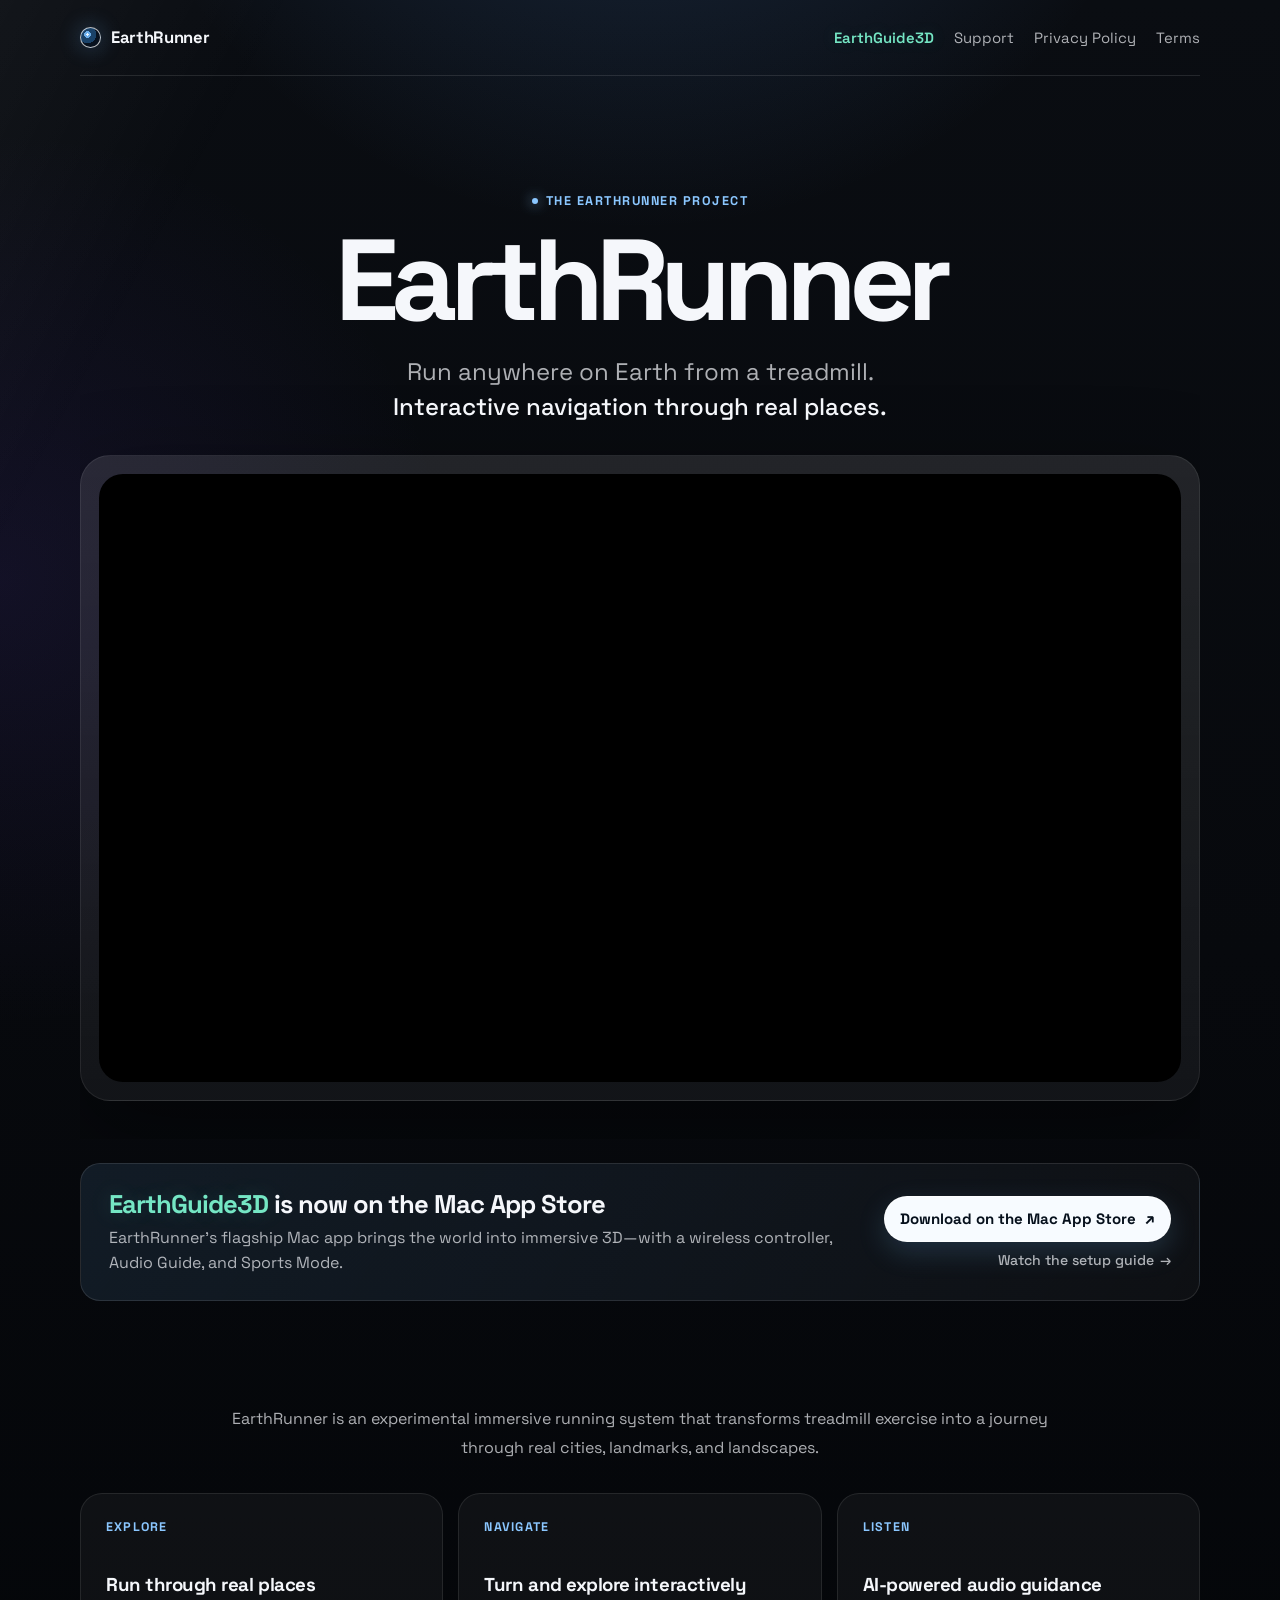
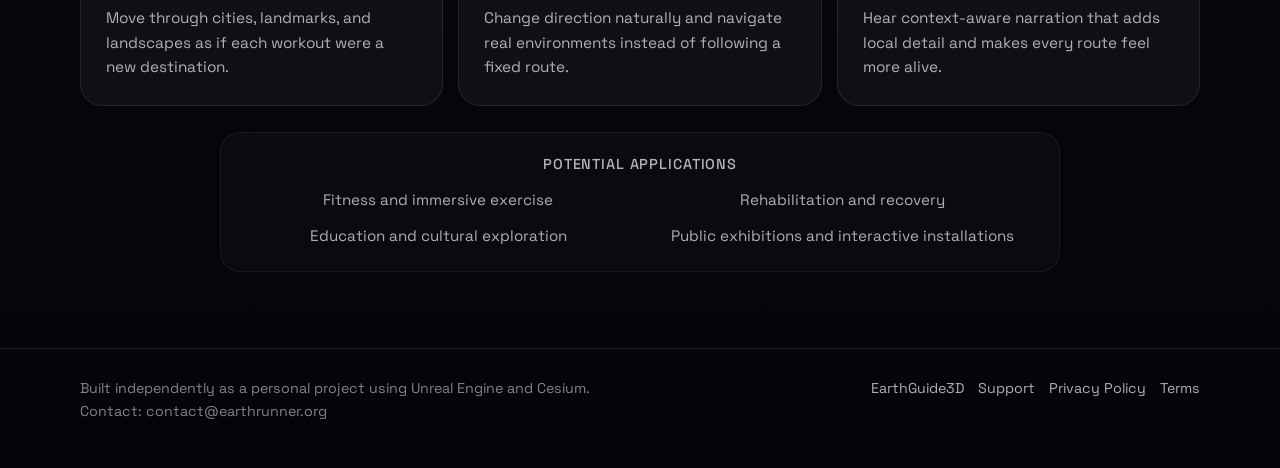
==== commit 57f5dfd2: "Replace homepage EarthRunner demo video" ====
--- a/index.html
+++ b/index.html
@@ -20,10 +20,9 @@
       <p class="hero-lede">Run anywhere on Earth from a treadmill.<br /><strong>Interactive navigation through real places.</strong></p>
       <div class="home-demo">
         <div class="video-frame">
-          <iframe src="https://www.youtube.com/embed/yIUrudPfMCk" title="EarthRunner demo video" loading="lazy" allow="accelerometer; autoplay; clipboard-write; encrypted-media; gyroscope; picture-in-picture; web-share" allowfullscreen></iframe>
-          <a class="video-local-fallback" href="https://youtu.be/yIUrudPfMCk" target="_blank" rel="noopener noreferrer"><span>Watch the EarthRunner demo on YouTube</span><small>Local previews open videos on YouTube.</small></a>
+          <iframe src="https://www.youtube.com/embed/yU5A_3I1WQ8" title="EarthRunner demo video" loading="lazy" allow="accelerometer; autoplay; clipboard-write; encrypted-media; gyroscope; picture-in-picture; web-share" allowfullscreen></iframe>
+          <a class="video-local-fallback" href="https://youtu.be/yU5A_3I1WQ8" target="_blank" rel="noopener noreferrer"><span>Watch the EarthRunner demo on YouTube</span><small>Local previews open videos on YouTube.</small></a>
         </div>
-        <div class="music-credit">Music by <a href="https://pixabay.com/users/jeremusic70-25199461/?utm_source=link-attribution&utm_medium=referral&utm_campaign=music&utm_content=223554">Jeremusic70</a> from <a href="https://pixabay.com/music//?utm_source=link-attribution&utm_medium=referral&utm_campaign=music&utm_content=223554">Pixabay</a></div>
       </div>
     </section>
 
--- a/assets/site.css
+++ b/assets/site.css
@@ -10,6 +10,7 @@
   --blue: #8bc7ff;
   --blue-strong: #2b8dff;
   --earthguide: #75e6c4;
+  --network: #f6cb5c;
   --radius: 24px;
   --content: 1120px;
   --shadow: 0 30px 90px rgba(0, 0, 0, 0.42);
@@ -71,6 +72,10 @@
 .nav-links a:hover, .nav-links a:focus-visible, .nav-links a[aria-current="page"] { color: var(--text); }
 .nav-links .nav-product { color: var(--earthguide); font-weight: 600; text-shadow: 0 0 16px rgba(117,230,196,.18); }
 .nav-links .nav-product:hover, .nav-links .nav-product:focus-visible, .nav-links .nav-product[aria-current="page"] { color: var(--earthguide); }
+.nav-links .nav-support { padding: 7px 11px; border: 1px solid rgba(139,199,255,.28); border-radius: 999px; color: var(--blue); background: rgba(139,199,255,.07); font-weight: 600; }
+.nav-links .nav-support:hover, .nav-links .nav-support:focus-visible { border-color: rgba(139,199,255,.55); color: var(--text); background: rgba(139,199,255,.13); }
+.nav-links .nav-store { display: inline-flex; align-items: center; gap: 6px; padding: 8px 12px; border-radius: 999px; color: #07101a; background: #f7fbff; box-shadow: 0 8px 24px rgba(111,186,255,.14); font-weight: 700; }
+.nav-links .nav-store:hover, .nav-links .nav-store:focus-visible { color: #07101a; background: #cfeaff; }
 
 .eyebrow { display: inline-flex; align-items: center; gap: 8px; margin: 0; color: var(--blue); font-size: .79rem; font-weight: 700; letter-spacing: .12em; text-transform: uppercase; }
 .eyebrow::before { width: 6px; height: 6px; border-radius: 50%; content: ""; background: currentColor; box-shadow: 0 0 13px currentColor; }
@@ -169,6 +174,10 @@
 .feature-kicker { display: block; margin-bottom: 38px; color: var(--blue); font-size: .78rem; font-weight: 700; letter-spacing: .1em; text-transform: uppercase; }
 .feature-card h3 { margin: 0 0 10px; font-size: 1.17rem; letter-spacing: -.025em; }
 .feature-card p { margin: 0; color: var(--muted); font-size: .96rem; line-height: 1.62; }
+.guide-summary { display: grid; grid-template-columns: minmax(0,1fr) auto; align-items: center; gap: 34px; margin-top: 18px; padding: 28px; border: 1px solid rgba(139,199,255,.22); border-radius: 22px; background: linear-gradient(120deg, rgba(78,145,211,.11), rgba(255,255,255,.035)); }
+.guide-summary h3 { margin: 10px 0 10px; font-size: clamp(1.35rem,2.4vw,1.85rem); letter-spacing: -.045em; }
+.guide-summary p:last-child { max-width: 760px; margin: 0; color: var(--muted); line-height: 1.65; }
+.guide-summary .button { white-space: nowrap; }
 
 .screen-grid { display: grid; grid-template-columns: 1.28fr .86fr .86fr; gap: 16px; }
 .screen-card { position: relative; min-height: 305px; overflow: hidden; border: 1px solid rgba(255,255,255,.11); border-radius: 24px; background: var(--surface); }
@@ -228,7 +237,9 @@
 .contact-card p:last-child { margin-bottom: 0; }
 .contact-email { color: var(--text) !important; font-size: clamp(1.2rem, 3vw, 1.65rem); font-weight: 600; letter-spacing: -.035em; }
 .notice { padding: 16px 18px; border-left: 2px solid var(--blue); border-radius: 0 12px 12px 0; background: rgba(120,188,247,.08); }
-.safety-notice { border-left-color: #fbbf24; background: rgba(251,191,36,.1); }
+.safety-notice { border-left-color: #fb7185; background: rgba(251,113,133,.1); }
+.safety-notice strong { color: #fb7185; }
+.network-highlight { color: var(--network); font-weight: 600; text-shadow: 0 0 16px rgba(246,203,92,.16); }
 
 .support-prose { width: min(100%, 1020px); }
 .support-prose strong { color: var(--text); font-weight: 600; }
@@ -280,6 +291,7 @@
   .hero { padding-top: 78px; }
   .product-visual { min-height: 310px; margin-top: 38px; }
   .feature-grid, .screen-grid { grid-template-columns: 1fr; }
+  .guide-summary { grid-template-columns: 1fr; gap: 20px; }
   .screen-card { min-height: 240px; }
   .screenshot-gallery { grid-template-columns: 1fr; }
   .screenshot-card--wide { grid-column: auto; }
